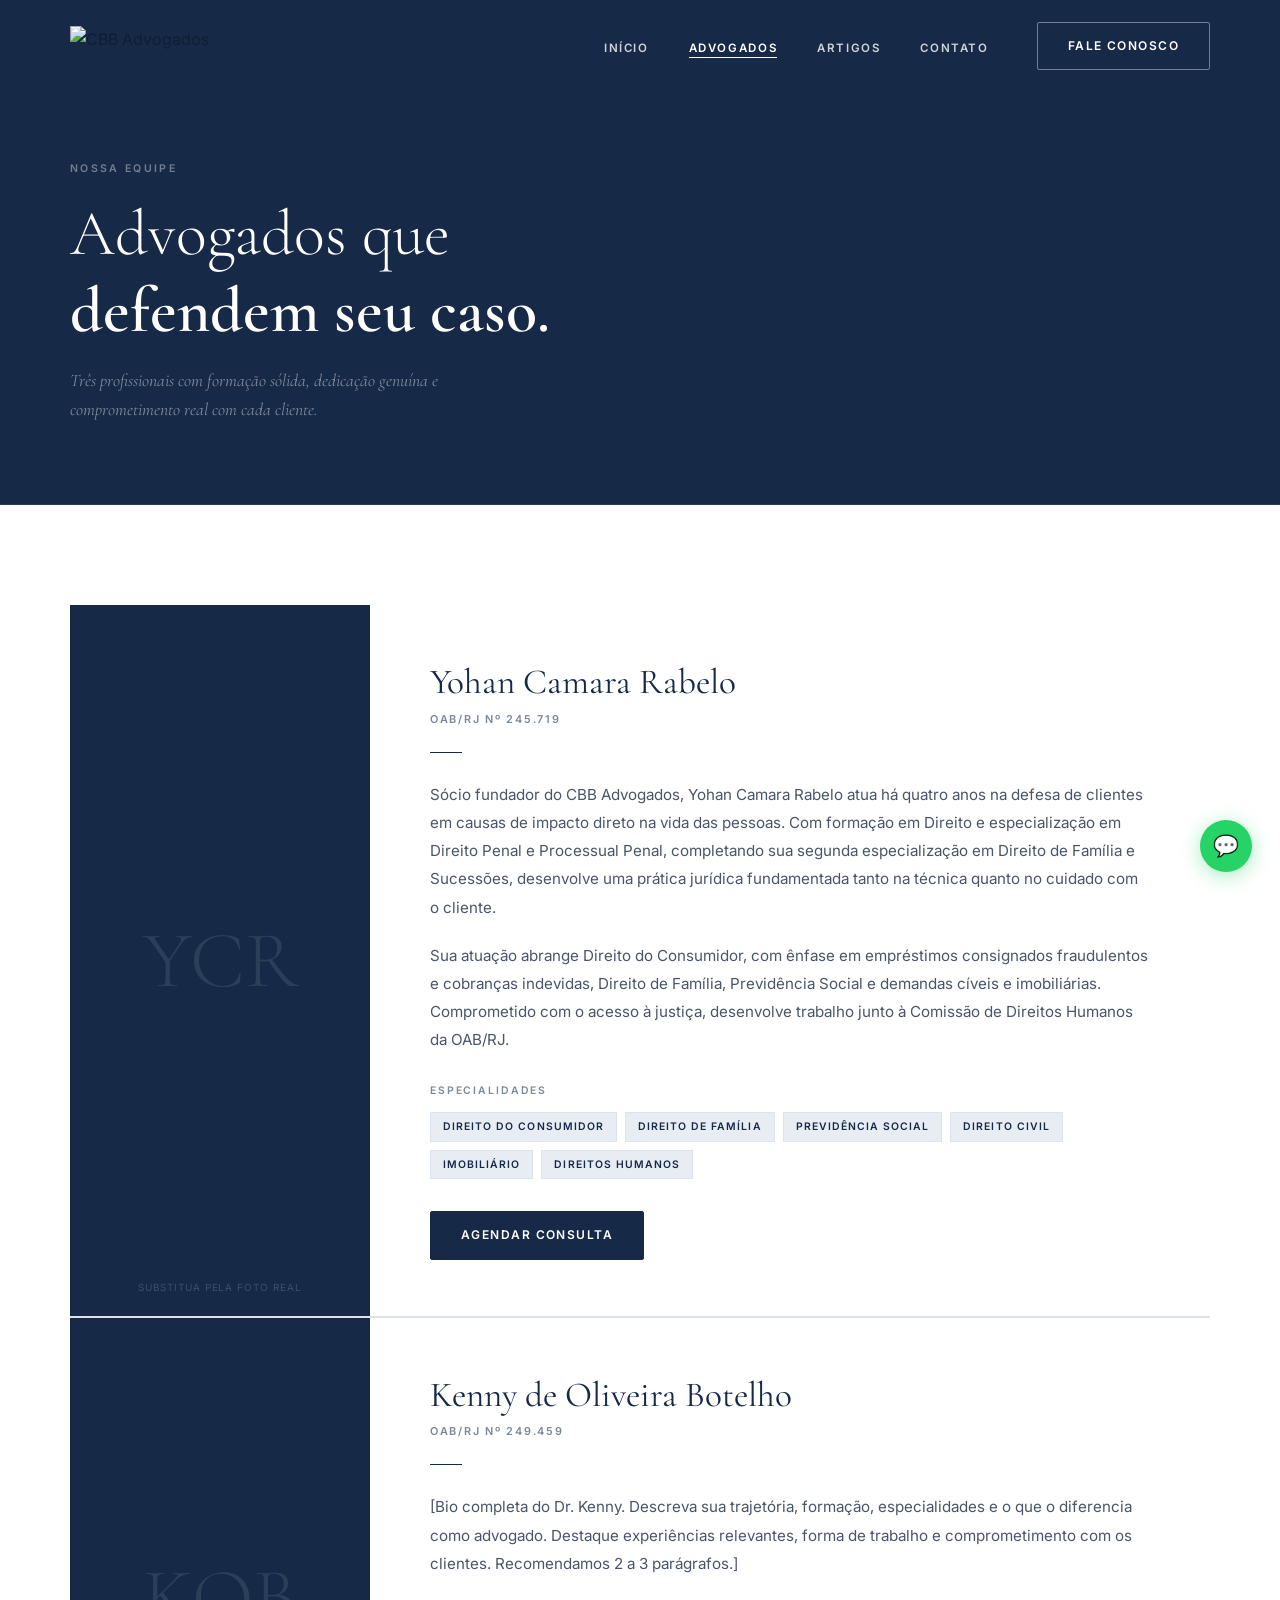
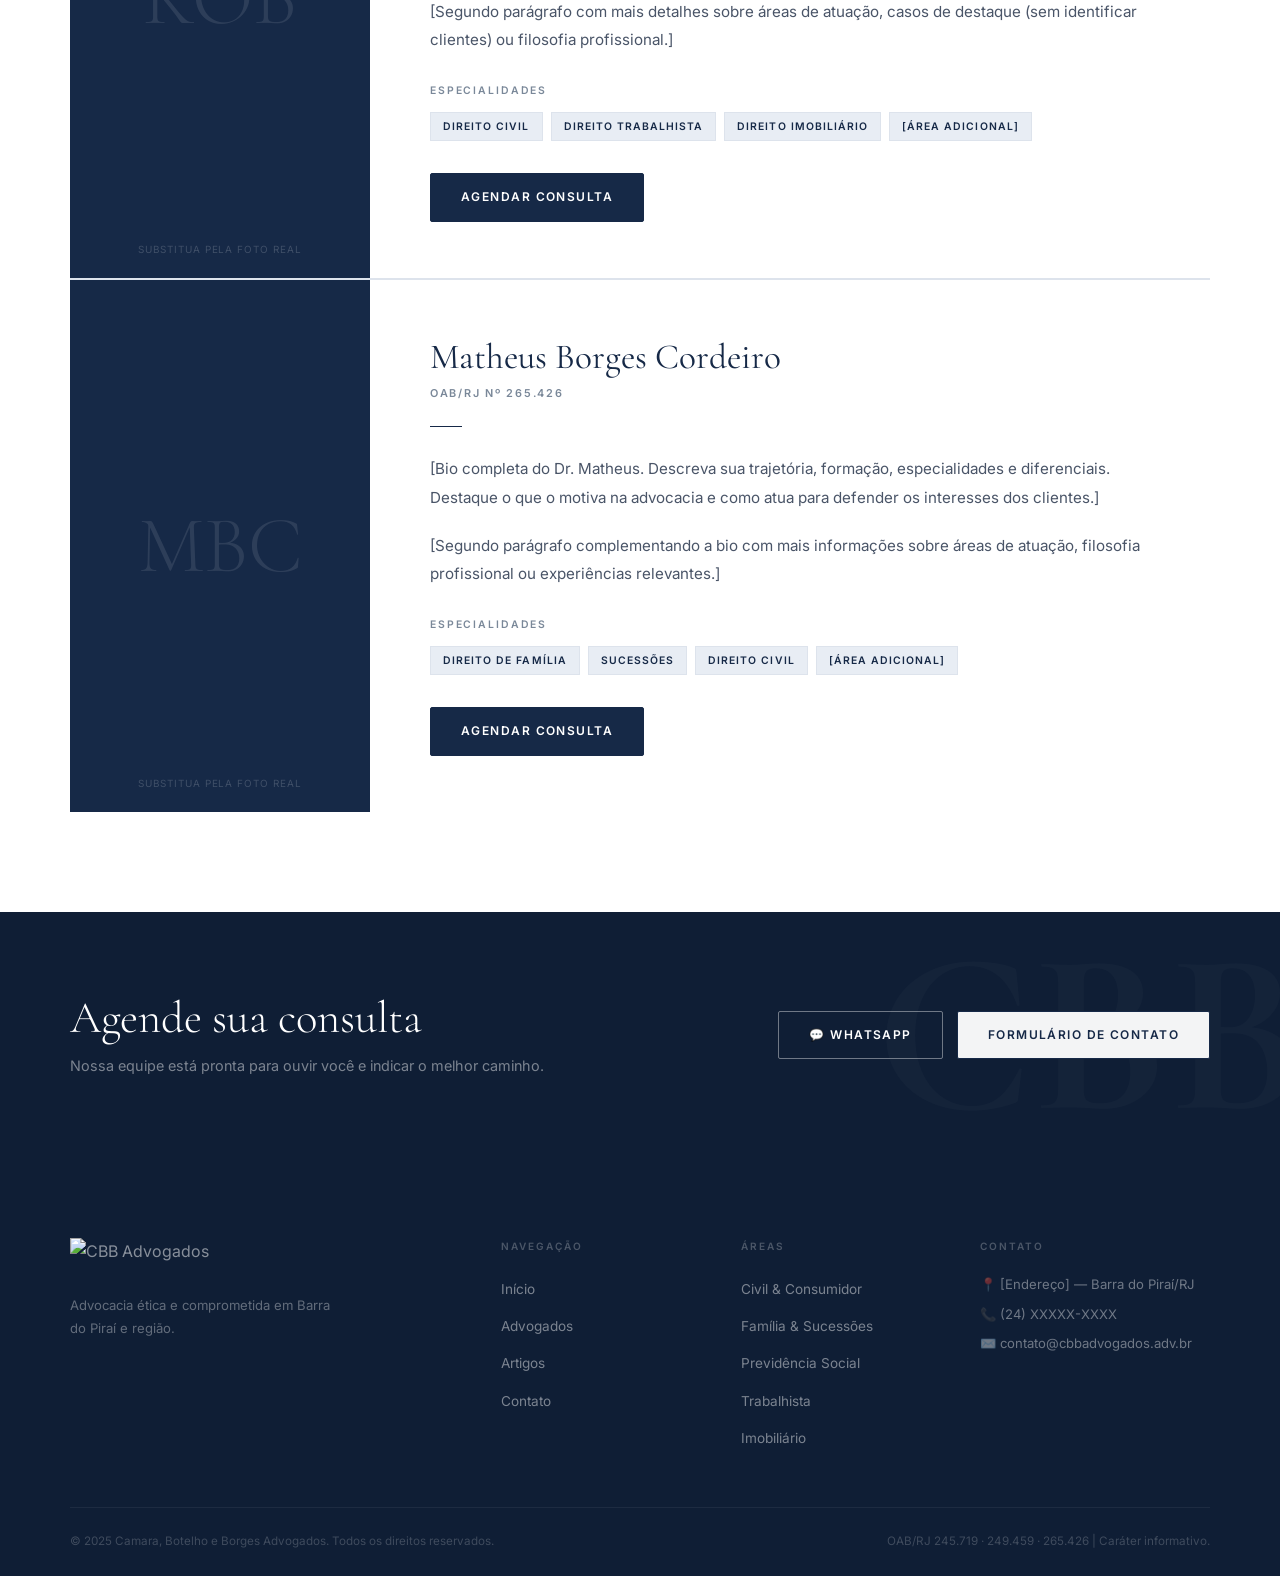
==== advogados.html @ 919f4afb "Add files via upload" ====
<!DOCTYPE html>
<html lang="pt-BR">
<head>
  <meta charset="UTF-8" />
  <meta name="viewport" content="width=device-width, initial-scale=1.0" />
  <title>Advogados | CBB — Camara, Botelho e Borges</title>
  <meta name="description" content="Conheça os advogados do CBB: Yohan Camara Rabelo, Kenny de Oliveira Botelho e Matheus Borges Cordeiro. Especialistas em Direito Civil, Família, Previdência e mais." />
  <link rel="stylesheet" href="style.css" />
  <link rel="preconnect" href="https://fonts.googleapis.com" />
  <link rel="preconnect" href="https://fonts.gstatic.com" crossorigin />
</head>
<body>

  <nav class="navbar">
    <div class="container navbar__inner">
      <a href="index.html" class="navbar__logo">
        <img src="img/logo-horizontal-branco.png" alt="CBB Advogados" />
      </a>
      <ul class="navbar__menu">
        <li><a href="index.html"     class="navbar__link">Início</a></li>
        <li><a href="advogados.html" class="navbar__link active">Advogados</a></li>
        <li><a href="artigos.html"   class="navbar__link">Artigos</a></li>
        <li><a href="contato.html"   class="navbar__link">Contato</a></li>
        <li class="navbar__cta"><a href="contato.html" class="btn btn--outline-white">Fale Conosco</a></li>
      </ul>
      <button class="navbar__hamburger" aria-label="Menu"><span></span><span></span><span></span></button>
    </div>
  </nav>

  <header class="page-header">
    <div class="container">
      <span class="page-header__label">Nossa equipe</span>
      <h1 class="page-header__title">Advogados que<br><strong>defendem seu caso.</strong></h1>
      <p class="page-header__subtitle">
        Três profissionais com formação sólida, dedicação genuína
        e comprometimento real com cada cliente.
      </p>
    </div>
  </header>

  <section class="section">
    <div class="container">
      <div class="lawyers-full__grid">

        <!-- YOHAN CAMARA RABELO -->
        <div class="lawyer-full" id="yohan">
          <div class="lawyer-full__photo">
            <!--
              Substitua por:
              <img src="img/yohan.jpg" alt="Yohan Camara Rabelo">
            -->
            <div class="lawyer-full__photo-mono">YCR</div>
            <div class="lawyer-full__photo-hint">Substitua pela foto real</div>
          </div>
          <div class="lawyer-full__body">
            <h2 class="lawyer-full__name">Yohan Camara Rabelo</h2>
            <span class="lawyer-full__oab">OAB/RJ nº 245.719</span>
            <div class="lawyer-full__rule"></div>

            <p class="lawyer-full__bio">
              Sócio fundador do CBB Advogados, Yohan Camara Rabelo atua há quatro anos na defesa
              de clientes em causas de impacto direto na vida das pessoas. Com formação em Direito
              e especialização em Direito Penal e Processual Penal, completando sua segunda
              especialização em Direito de Família e Sucessões, desenvolve uma prática jurídica
              fundamentada tanto na técnica quanto no cuidado com o cliente.
            </p>
            <p class="lawyer-full__bio">
              Sua atuação abrange Direito do Consumidor, com ênfase em empréstimos consignados
              fraudulentos e cobranças indevidas, Direito de Família, Previdência Social e demandas
              cíveis e imobiliárias. Comprometido com o acesso à justiça, desenvolve trabalho
              junto à Comissão de Direitos Humanos da OAB/RJ.
            </p>

            <div class="lawyer-full__spec-label">Especialidades</div>
            <div class="lawyer-full__tags">
              <span class="lawyer-full__tag">Direito do Consumidor</span>
              <span class="lawyer-full__tag">Direito de Família</span>
              <span class="lawyer-full__tag">Previdência Social</span>
              <span class="lawyer-full__tag">Direito Civil</span>
              <span class="lawyer-full__tag">Imobiliário</span>
              <span class="lawyer-full__tag">Direitos Humanos</span>
            </div>

            <a href="contato.html" class="btn btn--navy">Agendar Consulta</a>
          </div>
        </div>

        <!-- KENNY DE OLIVEIRA BOTELHO -->
        <div class="lawyer-full" id="kenny">
          <div class="lawyer-full__photo">
            <!--
              Substitua por:
              <img src="img/kenny.jpg" alt="Kenny de Oliveira Botelho">
            -->
            <div class="lawyer-full__photo-mono">KOB</div>
            <div class="lawyer-full__photo-hint">Substitua pela foto real</div>
          </div>
          <div class="lawyer-full__body">
            <h2 class="lawyer-full__name">Kenny de Oliveira Botelho</h2>
            <span class="lawyer-full__oab">OAB/RJ nº 249.459</span>
            <div class="lawyer-full__rule"></div>

            <p class="lawyer-full__bio">
              [Bio completa do Dr. Kenny. Descreva sua trajetória, formação, especialidades e
              o que o diferencia como advogado. Destaque experiências relevantes, forma de
              trabalho e comprometimento com os clientes. Recomendamos 2 a 3 parágrafos.]
            </p>
            <p class="lawyer-full__bio">
              [Segundo parágrafo com mais detalhes sobre áreas de atuação, casos de destaque
              (sem identificar clientes) ou filosofia profissional.]
            </p>

            <div class="lawyer-full__spec-label">Especialidades</div>
            <div class="lawyer-full__tags">
              <span class="lawyer-full__tag">Direito Civil</span>
              <span class="lawyer-full__tag">Direito Trabalhista</span>
              <span class="lawyer-full__tag">Direito Imobiliário</span>
              <span class="lawyer-full__tag">[Área adicional]</span>
            </div>

            <a href="contato.html" class="btn btn--navy">Agendar Consulta</a>
          </div>
        </div>

        <!-- MATHEUS BORGES CORDEIRO -->
        <div class="lawyer-full" id="matheus">
          <div class="lawyer-full__photo">
            <!--
              Substitua por:
              <img src="img/matheus.jpg" alt="Matheus Borges Cordeiro">
            -->
            <div class="lawyer-full__photo-mono">MBC</div>
            <div class="lawyer-full__photo-hint">Substitua pela foto real</div>
          </div>
          <div class="lawyer-full__body">
            <h2 class="lawyer-full__name">Matheus Borges Cordeiro</h2>
            <span class="lawyer-full__oab">OAB/RJ nº 265.426</span>
            <div class="lawyer-full__rule"></div>

            <p class="lawyer-full__bio">
              [Bio completa do Dr. Matheus. Descreva sua trajetória, formação, especialidades e
              diferenciais. Destaque o que o motiva na advocacia e como atua para defender
              os interesses dos clientes.]
            </p>
            <p class="lawyer-full__bio">
              [Segundo parágrafo complementando a bio com mais informações sobre áreas de
              atuação, filosofia profissional ou experiências relevantes.]
            </p>

            <div class="lawyer-full__spec-label">Especialidades</div>
            <div class="lawyer-full__tags">
              <span class="lawyer-full__tag">Direito de Família</span>
              <span class="lawyer-full__tag">Sucessões</span>
              <span class="lawyer-full__tag">Direito Civil</span>
              <span class="lawyer-full__tag">[Área adicional]</span>
            </div>

            <a href="contato.html" class="btn btn--navy">Agendar Consulta</a>
          </div>
        </div>

      </div>
    </div>
  </section>

  <!-- CTA -->
  <div class="cta-strip">
    <div class="container">
      <div class="cta-strip__inner">
        <div class="cta-strip__text">
          <h2>Agende sua consulta</h2>
          <p>Nossa equipe está pronta para ouvir você e indicar o melhor caminho.</p>
        </div>
        <div class="cta-strip__actions">
          <a href="https://wa.me/5524XXXXXXXX" class="btn btn--outline-white">💬 WhatsApp</a>
          <a href="contato.html" class="btn btn--navy" style="background:rgba(255,255,255,0.95); color:var(--navy);">Formulário de contato</a>
        </div>
      </div>
    </div>
  </div>

  <footer class="footer">
    <div class="container">
      <div class="footer__top">
        <div>
          <img src="img/logo-horizontal-branco.png" alt="CBB Advogados" class="footer__logo" />
          <p class="footer__tagline">Advocacia ética e comprometida em Barra do Piraí e região.</p>
        </div>
        <div>
          <div class="footer__col-title">Navegação</div>
          <ul class="footer__links">
            <li><a href="index.html"     class="footer__link">Início</a></li>
            <li><a href="advogados.html" class="footer__link">Advogados</a></li>
            <li><a href="artigos.html"   class="footer__link">Artigos</a></li>
            <li><a href="contato.html"   class="footer__link">Contato</a></li>
          </ul>
        </div>
        <div>
          <div class="footer__col-title">Áreas</div>
          <ul class="footer__links">
            <li><a href="contato.html" class="footer__link">Civil &amp; Consumidor</a></li>
            <li><a href="contato.html" class="footer__link">Família &amp; Sucessões</a></li>
            <li><a href="contato.html" class="footer__link">Previdência Social</a></li>
            <li><a href="contato.html" class="footer__link">Trabalhista</a></li>
            <li><a href="contato.html" class="footer__link">Imobiliário</a></li>
          </ul>
        </div>
        <div>
          <div class="footer__col-title">Contato</div>
          <div class="footer__contact-item">📍 [Endereço] — Barra do Piraí/RJ</div>
          <div class="footer__contact-item">📞 (24) XXXXX-XXXX</div>
          <div class="footer__contact-item">✉️ contato@cbbadvogados.adv.br</div>
        </div>
      </div>
      <div class="footer__bottom">
        <span>© 2025 Camara, Botelho e Borges Advogados. Todos os direitos reservados.</span>
        <span>OAB/RJ 245.719 · 249.459 · 265.426 | Caráter informativo.</span>
      </div>
    </div>
  </footer>

  <a href="https://wa.me/5524XXXXXXXX" class="whatsapp-float">💬</a>
  <script src="script.js"></script>
</body>
</html>
---- style.css ----
/* =====================================================
   CAMARA, BOTELHO E BORGES ADVOGADOS — style.css
   Paleta: Navy #162947 | Branco #FFFFFF | Off-white #F7F6F2
   Tipografia: Cormorant Garamond (títulos) + Inter (corpo)
   ===================================================== */

@import url('https://fonts.googleapis.com/css2?family=Cormorant+Garamond:ital,wght@0,300;0,400;0,500;0,600;0,700;1,300;1,400;1,600&family=Inter:wght@300;400;500;600;700&display=swap');

/* --- Variáveis --- */
:root {
  --navy:        #162947;
  --navy-deep:   #0f1e35;
  --navy-mid:    #1d3558;
  --navy-light:  #243f66;
  --white:       #ffffff;
  --off-white:   #f7f6f2;
  --cream:       #f0ede6;
  --blue-mist:   #e8edf4;
  --gray-line:   #dde3ec;
  --gray-text:   #7a8899;
  --gray-dark:   #4a5568;

  --font-serif: 'Cormorant Garamond', 'Georgia', serif;
  --font-sans:  'Inter', 'Helvetica Neue', sans-serif;

  --radius: 2px;
  --transition: all 0.3s cubic-bezier(0.4, 0, 0.2, 1);
  --shadow-soft: 0 4px 32px rgba(22, 41, 71, 0.08);
  --shadow-card: 0 2px 16px rgba(22, 41, 71, 0.1);
}

/* --- Reset --- */
*, *::before, *::after { box-sizing: border-box; margin: 0; padding: 0; }
html { scroll-behavior: smooth; font-size: 16px; }
body {
  font-family: var(--font-sans);
  color: var(--navy-deep);
  background: var(--white);
  line-height: 1.7;
  -webkit-font-smoothing: antialiased;
}
img { max-width: 100%; display: block; }
a { text-decoration: none; color: inherit; transition: var(--transition); }
ul { list-style: none; }

/* --- Tipografia --- */
h1, h2, h3 { font-family: var(--font-serif); line-height: 1.2; }
h1 { font-size: clamp(2.4rem, 5.5vw, 4rem); font-weight: 500; }
h2 { font-size: clamp(1.8rem, 3.5vw, 2.8rem); font-weight: 500; }
h3 { font-size: clamp(1.2rem, 2vw, 1.6rem); font-weight: 500; }
h4 { font-family: var(--font-sans); font-size: 0.8rem; font-weight: 600; letter-spacing: 0.18em; text-transform: uppercase; }
p { max-width: 66ch; }

/* --- Utilitários --- */
.container { width: 92%; max-width: 1140px; margin: 0 auto; }
.section { padding: 100px 0; }
.section--cream { background: var(--off-white); }
.section--navy { background: var(--navy); color: var(--white); }
.section--deep { background: var(--navy-deep); color: var(--white); }

.label {
  font-family: var(--font-sans);
  font-size: 0.68rem;
  font-weight: 600;
  letter-spacing: 0.22em;
  text-transform: uppercase;
  color: var(--gray-text);
  display: block;
  margin-bottom: 14px;
}
.label--light { color: rgba(255,255,255,0.45); }

.rule {
  width: 36px; height: 1px;
  background: var(--navy);
  margin: 18px 0 32px;
}
.rule--light { background: rgba(255,255,255,0.3); }
.rule--center { margin: 18px auto 32px; }

.text-center { text-align: center; }
.text-center p { margin: 0 auto; }

/* --- Botões --- */
.btn {
  display: inline-flex;
  align-items: center;
  gap: 8px;
  padding: 13px 30px;
  font-family: var(--font-sans);
  font-size: 0.75rem;
  font-weight: 600;
  letter-spacing: 0.12em;
  text-transform: uppercase;
  border: 1.5px solid transparent;
  cursor: pointer;
  transition: var(--transition);
  border-radius: var(--radius);
}

.btn--navy {
  background: var(--navy);
  color: var(--white);
  border-color: var(--navy);
}
.btn--navy:hover {
  background: var(--navy-mid);
  border-color: var(--navy-mid);
  transform: translateY(-1px);
  box-shadow: 0 6px 20px rgba(22,41,71,0.25);
}

.btn--outline-white {
  background: transparent;
  color: var(--white);
  border-color: rgba(255,255,255,0.4);
}
.btn--outline-white:hover {
  border-color: var(--white);
  background: rgba(255,255,255,0.06);
}

.btn--outline-navy {
  background: transparent;
  color: var(--navy);
  border-color: var(--navy);
}
.btn--outline-navy:hover {
  background: var(--navy);
  color: var(--white);
}

/* =====================================================
   NAVBAR
   ===================================================== */
.navbar {
  position: fixed;
  top: 0; left: 0; right: 0;
  z-index: 1000;
  padding: 22px 0;
  background: transparent;
  transition: var(--transition);
}
.navbar.scrolled {
  background: var(--navy);
  padding: 14px 0;
  box-shadow: 0 2px 24px rgba(0,0,0,0.2);
}

.navbar__inner {
  display: flex;
  align-items: center;
  justify-content: space-between;
}

.navbar__logo img {
  height: 40px;
  width: auto;
}

.navbar__menu {
  display: flex;
  align-items: center;
  gap: 40px;
}
.navbar__link {
  font-size: 0.72rem;
  font-weight: 600;
  letter-spacing: 0.14em;
  text-transform: uppercase;
  color: rgba(255,255,255,0.8);
  position: relative;
  padding-bottom: 3px;
}
.navbar__link::after {
  content: '';
  position: absolute;
  bottom: 0; left: 0;
  width: 0; height: 1px;
  background: var(--white);
  transition: width 0.3s ease;
}
.navbar__link:hover, .navbar__link.active { color: var(--white); }
.navbar__link:hover::after, .navbar__link.active::after { width: 100%; }
.navbar__cta { margin-left: 8px; }

.navbar__hamburger {
  display: none;
  flex-direction: column;
  gap: 5px;
  background: none;
  border: none;
  cursor: pointer;
  padding: 4px;
  z-index: 999;
}
.navbar__hamburger span {
  display: block; width: 24px; height: 1.5px;
  background: var(--white);
  transition: var(--transition);
}
.navbar__hamburger.active span:nth-child(1) { transform: translateY(6.5px) rotate(45deg); }
.navbar__hamburger.active span:nth-child(2) { opacity: 0; }
.navbar__hamburger.active span:nth-child(3) { transform: translateY(-6.5px) rotate(-45deg); }

/* =====================================================
   HERO
   ===================================================== */
.hero {
  min-height: 100vh;
  background: var(--navy);
  display: flex;
  align-items: center;
  position: relative;
  overflow: hidden;
}

/* Textura sutil */
.hero::before {
  content: '';
  position: absolute;
  inset: 0;
  background-image:
    linear-gradient(to bottom right, rgba(255,255,255,0.02) 0%, transparent 60%);
  pointer-events: none;
}

/* Linha vertical decorativa */
.hero__deco-line {
  position: absolute;
  top: 0; right: 22%;
  width: 1px; height: 100%;
  background: linear-gradient(to bottom, transparent 0%, rgba(255,255,255,0.07) 30%, rgba(255,255,255,0.07) 70%, transparent 100%);
}

.hero__inner {
  position: relative;
  z-index: 2;
  display: grid;
  grid-template-columns: 1fr 1fr;
  gap: 80px;
  align-items: center;
  padding: 130px 0 90px;
  width: 100%;
}

.hero__content {}

.hero__eyebrow {
  display: flex;
  align-items: center;
  gap: 14px;
  margin-bottom: 28px;
}
.hero__eyebrow-line {
  width: 32px; height: 1px;
  background: rgba(255,255,255,0.35);
}
.hero__eyebrow-text {
  font-size: 0.68rem;
  font-weight: 600;
  letter-spacing: 0.22em;
  text-transform: uppercase;
  color: rgba(255,255,255,0.5);
}

.hero__title {
  color: var(--white);
  font-weight: 300;
  margin-bottom: 10px;
  line-height: 1.1;
}
.hero__title strong {
  font-weight: 600;
  display: block;
}

.hero__subtitle {
  font-family: var(--font-serif);
  font-size: 1.15rem;
  font-style: italic;
  color: rgba(255,255,255,0.55);
  margin: 24px 0 44px;
  max-width: 48ch;
  line-height: 1.6;
}

.hero__actions {
  display: flex;
  flex-wrap: wrap;
  gap: 14px;
}

/* Lado direito do hero: estatísticas */
.hero__right {
  display: flex;
  flex-direction: column;
  gap: 1px;
  border-left: 1px solid rgba(255,255,255,0.1);
  padding-left: 60px;
}

.hero__stat {
  padding: 28px 0;
  border-bottom: 1px solid rgba(255,255,255,0.07);
}
.hero__stat:last-child { border-bottom: none; }

.hero__stat-number {
  font-family: var(--font-serif);
  font-size: 3rem;
  font-weight: 300;
  color: var(--white);
  line-height: 1;
  margin-bottom: 6px;
}
.hero__stat-label {
  font-size: 0.72rem;
  font-weight: 500;
  letter-spacing: 0.14em;
  text-transform: uppercase;
  color: rgba(255,255,255,0.4);
}

/* =====================================================
   ÁREAS
   ===================================================== */
.areas__grid {
  display: grid;
  grid-template-columns: repeat(4, 1fr);
  gap: 1px;
  background: var(--gray-line);
  border: 1px solid var(--gray-line);
}

.area-card {
  background: var(--white);
  padding: 36px 28px;
  position: relative;
  transition: var(--transition);
  cursor: default;
}
.area-card::after {
  content: '';
  position: absolute;
  bottom: 0; left: 0;
  width: 0; height: 2px;
  background: var(--navy);
  transition: width 0.4s ease;
}
.area-card:hover::after { width: 100%; }
.area-card:hover { background: var(--off-white); }

.area-card__number {
  font-family: var(--font-serif);
  font-size: 1.8rem;
  font-weight: 300;
  color: var(--gray-line);
  margin-bottom: 20px;
  line-height: 1;
}
.area-card__title {
  font-family: var(--font-sans);
  font-size: 0.8rem;
  font-weight: 600;
  letter-spacing: 0.1em;
  text-transform: uppercase;
  color: var(--navy);
  margin-bottom: 10px;
}
.area-card__text {
  font-size: 0.85rem;
  color: var(--gray-text);
  line-height: 1.7;
}

/* =====================================================
   POR QUE NÓS
   ===================================================== */
.why__layout {
  display: grid;
  grid-template-columns: 1fr 1fr;
  gap: 100px;
  align-items: center;
}

.why__items { display: flex; flex-direction: column; gap: 0; }

.why__item {
  display: flex;
  gap: 24px;
  padding: 28px 0;
  border-bottom: 1px solid var(--gray-line);
}
.why__item:first-child { border-top: 1px solid var(--gray-line); }

.why__item-num {
  font-family: var(--font-serif);
  font-size: 1.1rem;
  font-weight: 300;
  color: var(--gray-line);
  flex-shrink: 0;
  width: 28px;
  line-height: 1.6;
}
.why__item-title {
  font-family: var(--font-sans);
  font-size: 0.78rem;
  font-weight: 600;
  letter-spacing: 0.1em;
  text-transform: uppercase;
  color: var(--navy);
  margin-bottom: 6px;
}
.why__item-text {
  font-size: 0.88rem;
  color: var(--gray-dark);
  line-height: 1.7;
}

.why__visual {
  position: relative;
}
.why__visual-main {
  background: var(--navy);
  aspect-ratio: 4/5;
  display: flex;
  align-items: center;
  justify-content: center;
  position: relative;
  overflow: hidden;
}
.why__visual-logo {
  width: 60%;
  opacity: 0.12;
}
.why__visual-text {
  position: absolute;
  bottom: 32px; left: 32px; right: 32px;
  color: rgba(255,255,255,0.5);
  font-size: 0.7rem;
  letter-spacing: 0.1em;
  text-transform: uppercase;
  text-align: center;
}
.why__visual-accent {
  position: absolute;
  bottom: -16px; right: -16px;
  background: var(--off-white);
  border: 1px solid var(--gray-line);
  padding: 20px 24px;
  text-align: center;
}
.why__visual-accent strong {
  font-family: var(--font-serif);
  font-size: 1.8rem;
  font-weight: 400;
  color: var(--navy);
  display: block;
  line-height: 1;
}
.why__visual-accent span {
  font-size: 0.65rem;
  font-weight: 600;
  letter-spacing: 0.12em;
  text-transform: uppercase;
  color: var(--gray-text);
  margin-top: 4px;
  display: block;
}

/* =====================================================
   ADVOGADOS CARDS (Home)
   ===================================================== */
.lawyers__grid {
  display: grid;
  grid-template-columns: repeat(3, 1fr);
  gap: 24px;
}

.lawyer-card {
  border: 1px solid var(--gray-line);
  background: var(--white);
  transition: var(--transition);
}
.lawyer-card:hover {
  box-shadow: var(--shadow-card);
  transform: translateY(-3px);
}

.lawyer-card__photo {
  aspect-ratio: 3/4;
  background: var(--navy);
  display: flex;
  align-items: center;
  justify-content: center;
  overflow: hidden;
  position: relative;
}
.lawyer-card__photo img {
  width: 100%; height: 100%; object-fit: cover;
}
.lawyer-card__photo-mono {
  font-family: var(--font-serif);
  font-size: 3.5rem;
  font-weight: 300;
  color: rgba(255,255,255,0.12);
}

.lawyer-card__body { padding: 28px 24px; }
.lawyer-card__name {
  font-family: var(--font-serif);
  font-size: 1.3rem;
  font-weight: 500;
  color: var(--navy);
  margin-bottom: 4px;
}
.lawyer-card__oab {
  font-size: 0.68rem;
  font-weight: 600;
  letter-spacing: 0.14em;
  text-transform: uppercase;
  color: var(--gray-text);
  margin-bottom: 16px;
}
.lawyer-card__tags {
  display: flex;
  flex-wrap: wrap;
  gap: 6px;
  margin-bottom: 16px;
}
.lawyer-card__tag {
  font-size: 0.63rem;
  font-weight: 600;
  letter-spacing: 0.08em;
  text-transform: uppercase;
  background: var(--blue-mist);
  color: var(--navy);
  padding: 4px 10px;
}
.lawyer-card__link {
  font-size: 0.7rem;
  font-weight: 600;
  letter-spacing: 0.1em;
  text-transform: uppercase;
  color: var(--navy);
  display: inline-flex;
  align-items: center;
  gap: 6px;
  border-bottom: 1px solid var(--navy);
  padding-bottom: 1px;
}
.lawyer-card__link:hover { opacity: 0.6; }

/* =====================================================
   DEPOIMENTOS
   ===================================================== */
.testimonials__grid {
  display: grid;
  grid-template-columns: repeat(3, 1fr);
  gap: 1px;
  background: rgba(255,255,255,0.08);
}

.testimonial-card {
  background: var(--navy-mid);
  padding: 40px;
}

.testimonial-card__quote {
  font-family: var(--font-serif);
  font-size: 3rem;
  font-weight: 300;
  color: rgba(255,255,255,0.1);
  line-height: 1;
  margin-bottom: 20px;
}
.testimonial-card__text {
  font-family: var(--font-serif);
  font-size: 1.05rem;
  font-style: italic;
  font-weight: 300;
  color: rgba(255,255,255,0.75);
  line-height: 1.8;
  margin-bottom: 28px;
}
.testimonial-card__rule {
  width: 24px; height: 1px;
  background: rgba(255,255,255,0.2);
  margin-bottom: 16px;
}
.testimonial-card__name {
  font-size: 0.75rem;
  font-weight: 600;
  letter-spacing: 0.12em;
  text-transform: uppercase;
  color: rgba(255,255,255,0.9);
  margin-bottom: 3px;
}
.testimonial-card__case {
  font-size: 0.7rem;
  color: rgba(255,255,255,0.35);
  letter-spacing: 0.06em;
}

/* =====================================================
   CTA BANNER
   ===================================================== */
.cta-strip {
  background: var(--navy-deep);
  padding: 80px 0;
  position: relative;
  overflow: hidden;
}
.cta-strip::before {
  content: 'CBB';
  font-family: var(--font-serif);
  font-size: 18vw;
  font-weight: 700;
  color: rgba(255,255,255,0.025);
  position: absolute;
  right: -2%;
  top: 50%; transform: translateY(-50%);
  line-height: 1;
  pointer-events: none;
  user-select: none;
}

.cta-strip__inner {
  display: flex;
  align-items: center;
  justify-content: space-between;
  gap: 40px;
  position: relative;
  z-index: 2;
}
.cta-strip__text h2 {
  color: var(--white);
  font-weight: 300;
  margin-bottom: 8px;
}
.cta-strip__text p {
  color: rgba(255,255,255,0.45);
  font-size: 0.9rem;
}
.cta-strip__actions {
  display: flex;
  gap: 14px;
  flex-shrink: 0;
}

/* =====================================================
   PAGE HEADER
   ===================================================== */
.page-header {
  background: var(--navy);
  padding: 160px 0 80px;
  position: relative;
}
.page-header::after {
  content: '';
  position: absolute;
  bottom: 0; left: 0; right: 0;
  height: 1px;
  background: rgba(255,255,255,0.08);
}
.page-header__label {
  font-size: 0.66rem;
  font-weight: 600;
  letter-spacing: 0.22em;
  text-transform: uppercase;
  color: rgba(255,255,255,0.4);
  display: block;
  margin-bottom: 18px;
}
.page-header__title {
  color: var(--white);
  font-weight: 300;
  margin-bottom: 16px;
}
.page-header__title strong { font-weight: 600; }
.page-header__subtitle {
  font-family: var(--font-serif);
  font-size: 1.1rem;
  font-style: italic;
  color: rgba(255,255,255,0.45);
  max-width: 50ch;
}

/* =====================================================
   LAWYERS FULL PAGE
   ===================================================== */
.lawyers-full__grid { display: flex; flex-direction: column; gap: 2px; background: var(--gray-line); }

.lawyer-full {
  background: var(--white);
  display: grid;
  grid-template-columns: 300px 1fr;
  gap: 0;
}

.lawyer-full__photo {
  background: var(--navy);
  display: flex;
  align-items: center;
  justify-content: center;
  min-height: 440px;
  position: relative;
  overflow: hidden;
}
.lawyer-full__photo img { width: 100%; height: 100%; object-fit: cover; }
.lawyer-full__photo-mono {
  font-family: var(--font-serif);
  font-size: 5rem;
  font-weight: 300;
  color: rgba(255,255,255,0.1);
}
.lawyer-full__photo-hint {
  position: absolute;
  bottom: 20px;
  font-size: 0.62rem;
  color: rgba(255,255,255,0.18);
  letter-spacing: 0.1em;
  text-transform: uppercase;
  text-align: center;
  padding: 0 16px;
}

.lawyer-full__body { padding: 56px 60px; }
.lawyer-full__name {
  font-family: var(--font-serif);
  font-size: 2.2rem;
  font-weight: 400;
  color: var(--navy);
  margin-bottom: 6px;
}
.lawyer-full__oab {
  font-size: 0.68rem;
  font-weight: 600;
  letter-spacing: 0.16em;
  text-transform: uppercase;
  color: var(--gray-text);
  display: block;
  margin-bottom: 24px;
}
.lawyer-full__rule { width: 32px; height: 1px; background: var(--navy); margin-bottom: 28px; }
.lawyer-full__bio {
  font-size: 0.95rem;
  color: var(--gray-dark);
  line-height: 1.85;
  margin-bottom: 20px;
  max-width: 100%;
}
.lawyer-full__spec-label {
  font-size: 0.65rem;
  font-weight: 600;
  letter-spacing: 0.18em;
  text-transform: uppercase;
  color: var(--gray-text);
  margin-bottom: 12px;
  margin-top: 28px;
}
.lawyer-full__tags { display: flex; flex-wrap: wrap; gap: 8px; margin-bottom: 32px; }
.lawyer-full__tag {
  font-size: 0.65rem;
  font-weight: 600;
  letter-spacing: 0.1em;
  text-transform: uppercase;
  background: var(--blue-mist);
  color: var(--navy);
  padding: 5px 12px;
  border: 1px solid var(--gray-line);
}

/* =====================================================
   ARTIGOS
   ===================================================== */
.articles__grid {
  display: grid;
  grid-template-columns: repeat(3, 1fr);
  gap: 1px;
  background: var(--gray-line);
  border: 1px solid var(--gray-line);
}

.article-card {
  background: var(--white);
  transition: var(--transition);
  display: flex;
  flex-direction: column;
}
.article-card:hover { background: var(--off-white); }

.article-card__top {
  padding: 32px 32px 0;
}
.article-card__category {
  font-size: 0.63rem;
  font-weight: 600;
  letter-spacing: 0.18em;
  text-transform: uppercase;
  color: var(--gray-text);
  margin-bottom: 16px;
  display: block;
}
.article-card__title {
  font-family: var(--font-serif);
  font-size: 1.25rem;
  font-weight: 500;
  color: var(--navy);
  line-height: 1.35;
  margin-bottom: 16px;
}
.article-card__title a:hover { opacity: 0.7; }

.article-card__body { padding: 0 32px 32px; flex: 1; display: flex; flex-direction: column; }
.article-card__excerpt {
  font-size: 0.87rem;
  color: var(--gray-text);
  line-height: 1.7;
  flex: 1;
  margin-bottom: 24px;
}
.article-card__footer {
  display: flex;
  align-items: center;
  justify-content: space-between;
  padding-top: 20px;
  border-top: 1px solid var(--gray-line);
}
.article-card__date { font-size: 0.7rem; color: var(--gray-text); }
.article-card__link {
  font-size: 0.68rem;
  font-weight: 600;
  letter-spacing: 0.1em;
  text-transform: uppercase;
  color: var(--navy);
  border-bottom: 1px solid var(--navy);
  padding-bottom: 1px;
}
.article-card__link:hover { opacity: 0.6; }

/* Single article */
.article-hero {
  background: var(--navy);
  padding: 160px 0 80px;
}
.article-hero__cat { font-size: 0.66rem; font-weight: 600; letter-spacing: 0.2em; text-transform: uppercase; color: rgba(255,255,255,0.4); display: block; margin-bottom: 20px; }
.article-hero__title { color: var(--white); font-weight: 300; max-width: 800px; }
.article-hero__title strong { font-weight: 600; }
.article-hero__meta { display: flex; gap: 24px; font-size: 0.78rem; color: rgba(255,255,255,0.35); margin-top: 24px; }

.article-content { padding: 80px 0; }
.article-content__inner { max-width: 740px; margin: 0 auto; }
.article-content__inner h2 { font-family: var(--font-serif); font-size: 1.6rem; font-weight: 500; color: var(--navy); margin: 48px 0 18px; }
.article-content__inner p { font-size: 1rem; line-height: 1.85; color: var(--gray-dark); margin-bottom: 20px; max-width: 100%; }
.article-content__inner ul { margin-bottom: 20px; }
.article-content__inner ul li { font-size: 0.95rem; line-height: 1.75; color: var(--gray-dark); padding-left: 18px; position: relative; margin-bottom: 8px; }
.article-content__inner ul li::before { content: '—'; position: absolute; left: 0; color: var(--navy); font-size: 0.7rem; top: 4px; }
.article-content__inner strong { color: var(--navy); }

.article-cta {
  background: var(--off-white);
  border: 1px solid var(--gray-line);
  border-left: 3px solid var(--navy);
  padding: 40px;
  margin-top: 56px;
}
.article-cta h3 { font-family: var(--font-serif); font-size: 1.3rem; font-weight: 500; color: var(--navy); margin-bottom: 8px; }
.article-cta p { font-size: 0.88rem; color: var(--gray-text); margin-bottom: 20px; }

/* =====================================================
   CONTATO
   ===================================================== */
.contact-layout {
  display: grid;
  grid-template-columns: 1fr 1fr;
  gap: 80px;
  align-items: start;
}

.contact-info__item {
  display: flex;
  gap: 20px;
  padding: 20px 0;
  border-bottom: 1px solid var(--gray-line);
  align-items: flex-start;
}
.contact-info__label {
  font-size: 0.65rem;
  font-weight: 600;
  letter-spacing: 0.16em;
  text-transform: uppercase;
  color: var(--gray-text);
  margin-bottom: 5px;
}
.contact-info__value {
  font-size: 0.92rem;
  color: var(--navy);
  line-height: 1.6;
}
.contact-info__value a { color: var(--navy); }
.contact-info__value a:hover { opacity: 0.6; }

.form-group { display: flex; flex-direction: column; gap: 7px; margin-bottom: 18px; }
.form-group label {
  font-size: 0.68rem;
  font-weight: 600;
  letter-spacing: 0.12em;
  text-transform: uppercase;
  color: var(--navy);
}
.form-group input,
.form-group select,
.form-group textarea {
  border: 1px solid var(--gray-line);
  padding: 12px 16px;
  font-family: var(--font-sans);
  font-size: 0.9rem;
  color: var(--navy-deep);
  background: var(--white);
  transition: var(--transition);
  width: 100%;
  border-radius: var(--radius);
}
.form-group input:focus,
.form-group select:focus,
.form-group textarea:focus {
  outline: none;
  border-color: var(--navy);
  box-shadow: 0 0 0 3px rgba(22,41,71,0.06);
}
.form-group textarea { resize: vertical; min-height: 120px; }
.form-row { display: grid; grid-template-columns: 1fr 1fr; gap: 16px; }

.form-success {
  display: none;
  background: var(--blue-mist);
  border: 1px solid var(--gray-line);
  padding: 20px 24px;
  text-align: center;
  font-size: 0.9rem;
  color: var(--navy);
  font-weight: 500;
}

.map-wrapper { margin-top: 80px; }
.map-placeholder {
  height: 360px;
  background: var(--navy);
  display: flex;
  flex-direction: column;
  align-items: center;
  justify-content: center;
  color: rgba(255,255,255,0.2);
  font-size: 0.72rem;
  letter-spacing: 0.1em;
  text-transform: uppercase;
  gap: 10px;
}

/* =====================================================
   FOOTER
   ===================================================== */
.footer {
  background: var(--navy-deep);
  color: rgba(255,255,255,0.5);
  padding: 80px 0 0;
}

.footer__top {
  display: grid;
  grid-template-columns: 2fr 1fr 1fr 1.2fr;
  gap: 48px;
  padding-bottom: 56px;
  border-bottom: 1px solid rgba(255,255,255,0.06);
}

.footer__logo { height: 36px; width: auto; margin-bottom: 20px; }
.footer__tagline { font-size: 0.82rem; line-height: 1.75; color: rgba(255,255,255,0.35); max-width: 34ch; }

.footer__col-title {
  font-size: 0.63rem;
  font-weight: 600;
  letter-spacing: 0.2em;
  text-transform: uppercase;
  color: rgba(255,255,255,0.25);
  margin-bottom: 20px;
}
.footer__links { display: flex; flex-direction: column; gap: 10px; }
.footer__link { font-size: 0.85rem; color: rgba(255,255,255,0.45); }
.footer__link:hover { color: var(--white); }

.footer__contact-item { display: flex; gap: 10px; font-size: 0.82rem; color: rgba(255,255,255,0.4); margin-bottom: 10px; align-items: flex-start; line-height: 1.5; }

.footer__bottom {
  padding: 24px 0;
  display: flex;
  justify-content: space-between;
  align-items: center;
  font-size: 0.73rem;
  color: rgba(255,255,255,0.2);
}

/* =====================================================
   WHATSAPP FLOAT
   ===================================================== */
.whatsapp-float {
  position: fixed;
  bottom: 28px; right: 28px;
  z-index: 999;
  width: 52px; height: 52px;
  background: #25d366;
  border-radius: 50%;
  display: flex;
  align-items: center;
  justify-content: center;
  font-size: 1.3rem;
  box-shadow: 0 4px 20px rgba(37,211,102,0.4);
  transition: var(--transition);
}
.whatsapp-float:hover { transform: scale(1.1); }

/* =====================================================
   RESPONSIVE
   ===================================================== */
@media (max-width: 1024px) {
  .hero__inner { grid-template-columns: 1fr; gap: 60px; }
  .hero__right { border-left: none; padding-left: 0; border-top: 1px solid rgba(255,255,255,0.1); padding-top: 40px; flex-direction: row; gap: 0; }
  .hero__stat { flex: 1; border-bottom: none; border-right: 1px solid rgba(255,255,255,0.07); padding: 0 28px; }
  .hero__stat:last-child { border-right: none; }
  .areas__grid { grid-template-columns: repeat(2, 1fr); }
  .why__layout { grid-template-columns: 1fr; gap: 56px; }
  .why__visual { display: none; }
  .lawyers__grid { grid-template-columns: 1fr 1fr; }
  .testimonials__grid { grid-template-columns: 1fr; gap: 1px; }
  .footer__top { grid-template-columns: 1fr 1fr; }
  .lawyer-full { grid-template-columns: 1fr; }
  .lawyer-full__photo { min-height: 300px; }
  .cta-strip__inner { flex-direction: column; text-align: center; }
  .contact-layout { grid-template-columns: 1fr; gap: 56px; }
  .articles__grid { grid-template-columns: 1fr 1fr; }
}

@media (max-width: 768px) {
  .section { padding: 64px 0; }
  .navbar__menu { display: none; flex-direction: column; position: fixed; top: 0; left: 0; right: 0; bottom: 0; background: var(--navy); padding: 100px 32px 48px; gap: 28px; z-index: 998; }
  .navbar__menu.open { display: flex; }
  .navbar__link { font-size: 1rem; }
  .navbar__cta { margin-left: 0; }
  .navbar__hamburger { display: flex; }
  .areas__grid { grid-template-columns: 1fr; }
  .lawyers__grid { grid-template-columns: 1fr; }
  .articles__grid { grid-template-columns: 1fr; }
  .footer__top { grid-template-columns: 1fr; gap: 32px; }
  .footer__bottom { flex-direction: column; gap: 8px; text-align: center; }
  .lawyer-full__body { padding: 36px 28px; }
  .form-row { grid-template-columns: 1fr; }
  .hero__right { flex-direction: column; }
  .hero__stat { border-right: none; border-bottom: 1px solid rgba(255,255,255,0.07); padding: 20px 0; }
}
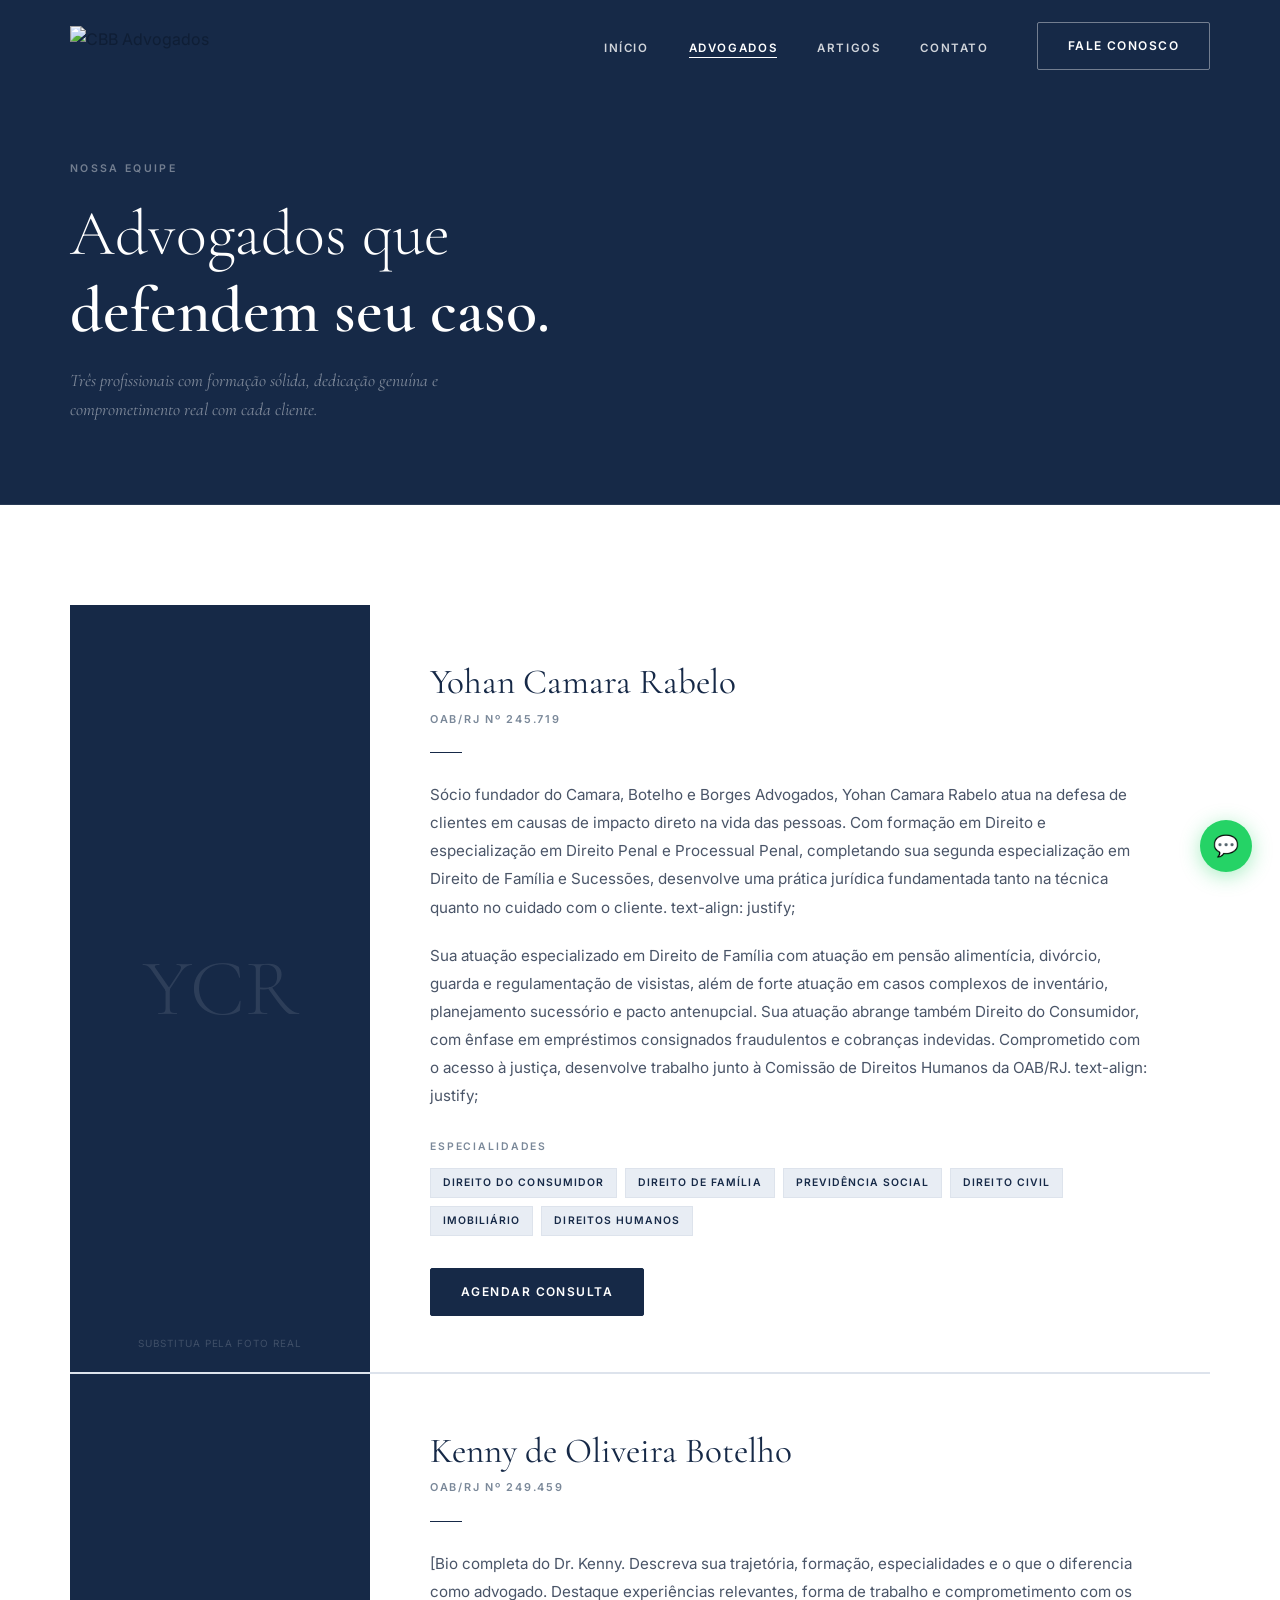
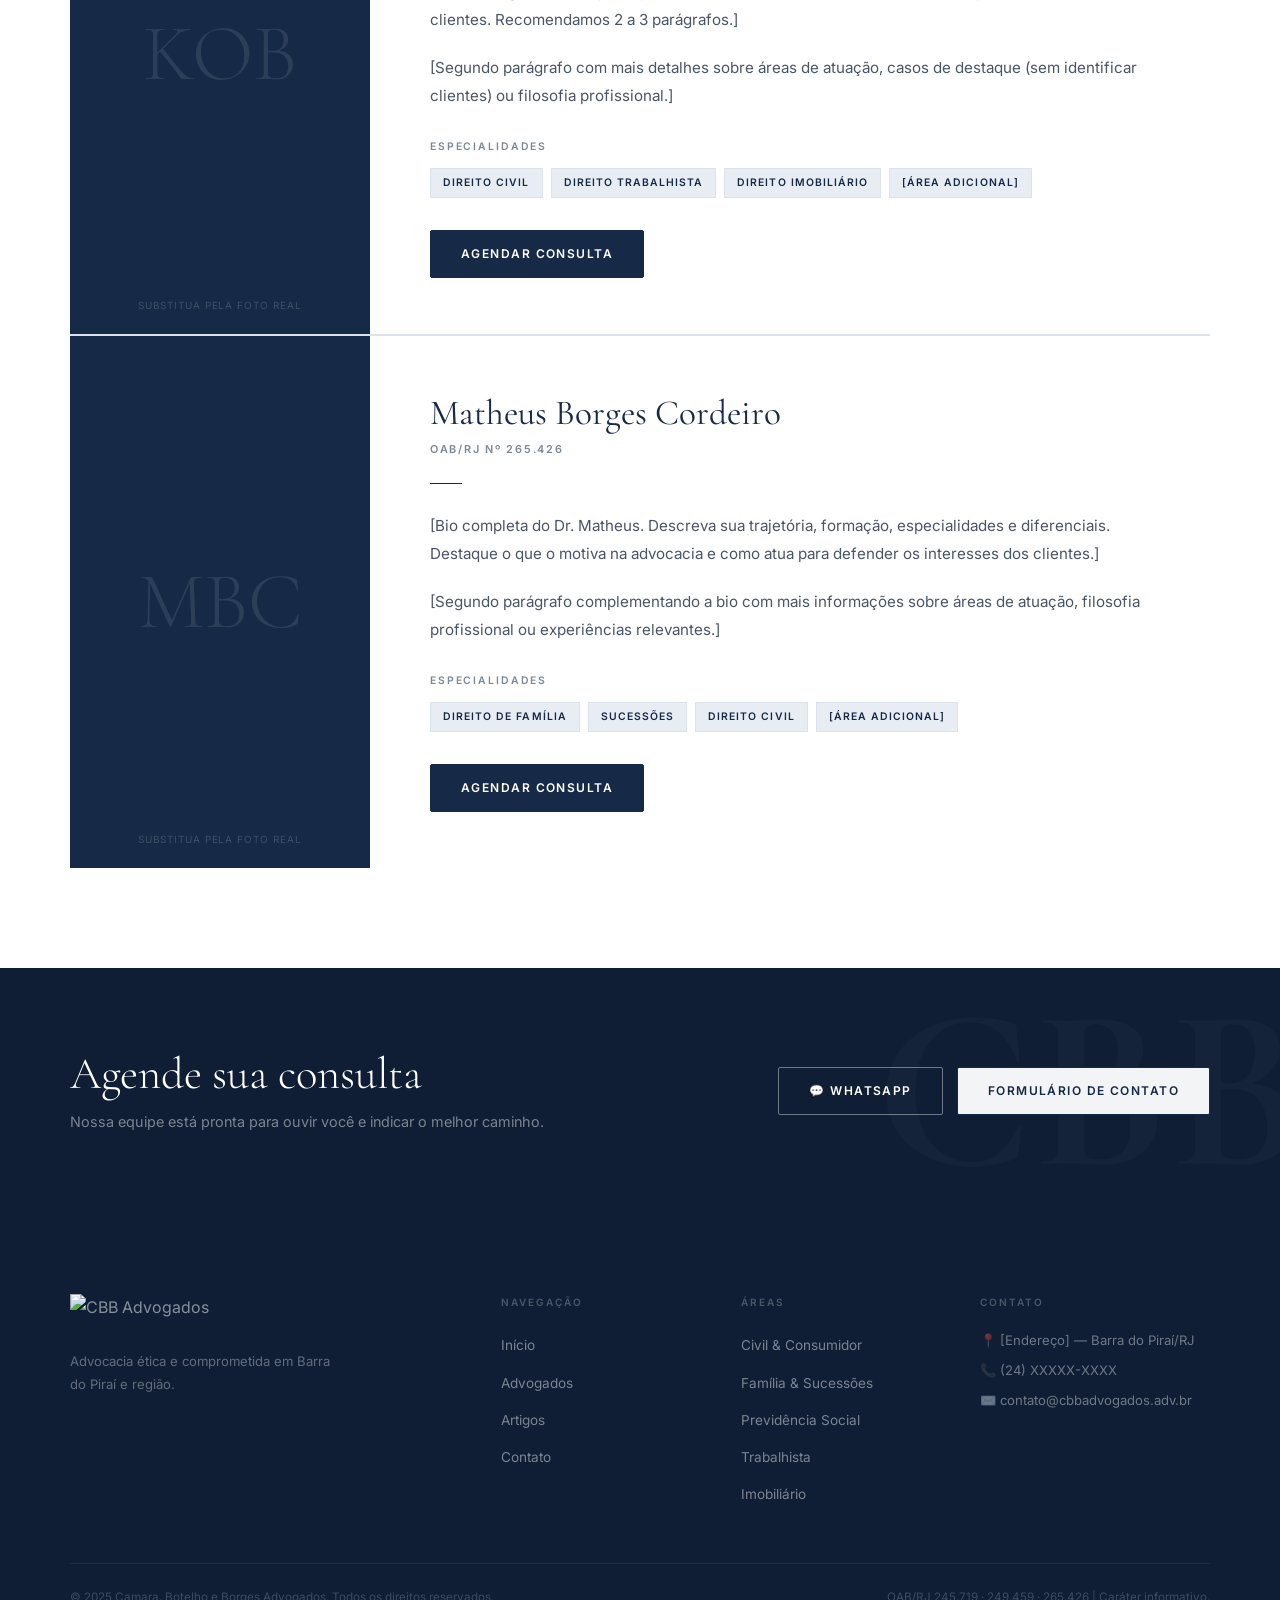
==== commit d7a1a915: "Update advogados.html" ====
--- a/advogados.html
+++ b/advogados.html
@@ -58,17 +58,20 @@
             <div class="lawyer-full__rule"></div>
 
             <p class="lawyer-full__bio">
-              Sócio fundador do CBB Advogados, Yohan Camara Rabelo atua há quatro anos na defesa
+              Sócio fundador do Camara, Botelho e Borges Advogados, Yohan Camara Rabelo atua na defesa
               de clientes em causas de impacto direto na vida das pessoas. Com formação em Direito
               e especialização em Direito Penal e Processual Penal, completando sua segunda
               especialização em Direito de Família e Sucessões, desenvolve uma prática jurídica
               fundamentada tanto na técnica quanto no cuidado com o cliente.
-            </p>
-            <p class="lawyer-full__bio">
-              Sua atuação abrange Direito do Consumidor, com ênfase em empréstimos consignados
-              fraudulentos e cobranças indevidas, Direito de Família, Previdência Social e demandas
-              cíveis e imobiliárias. Comprometido com o acesso à justiça, desenvolve trabalho
-              junto à Comissão de Direitos Humanos da OAB/RJ.
+              text-align: justify;
+            </p>
+            <p class="lawyer-full__bio">
+              Sua atuação especializado em Direito de Família com atuação em pensão alimentícia, divórcio, 
+              guarda e regulamentação de visistas, além de forte atuação em casos complexos de inventário, 
+              planejamento sucessório e pacto antenupcial. Sua atuação abrange também Direito do Consumidor, 
+              com ênfase em empréstimos consignados fraudulentos e cobranças indevidas. 
+              Comprometido com o acesso à justiça, desenvolve trabalho junto à Comissão de Direitos Humanos da OAB/RJ.
+              text-align: justify;
             </p>
 
             <div class="lawyer-full__spec-label">Especialidades</div>
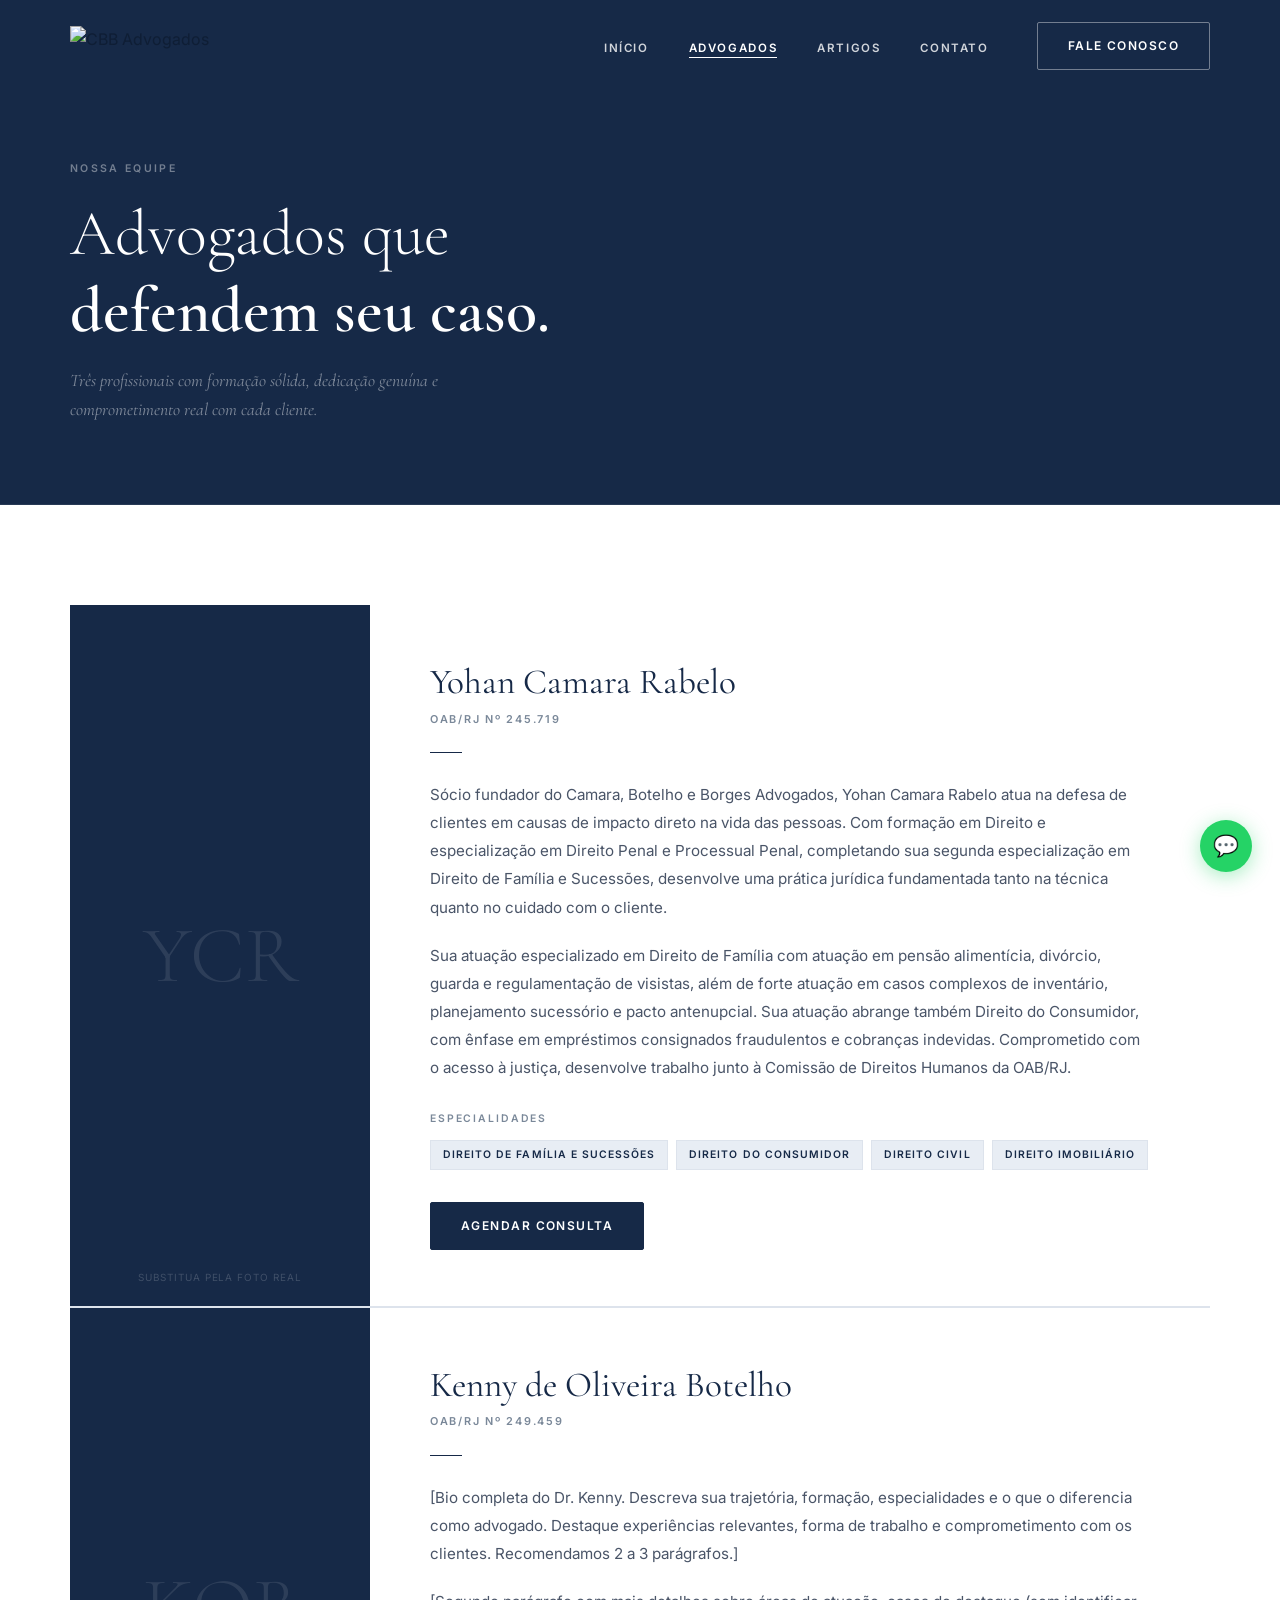
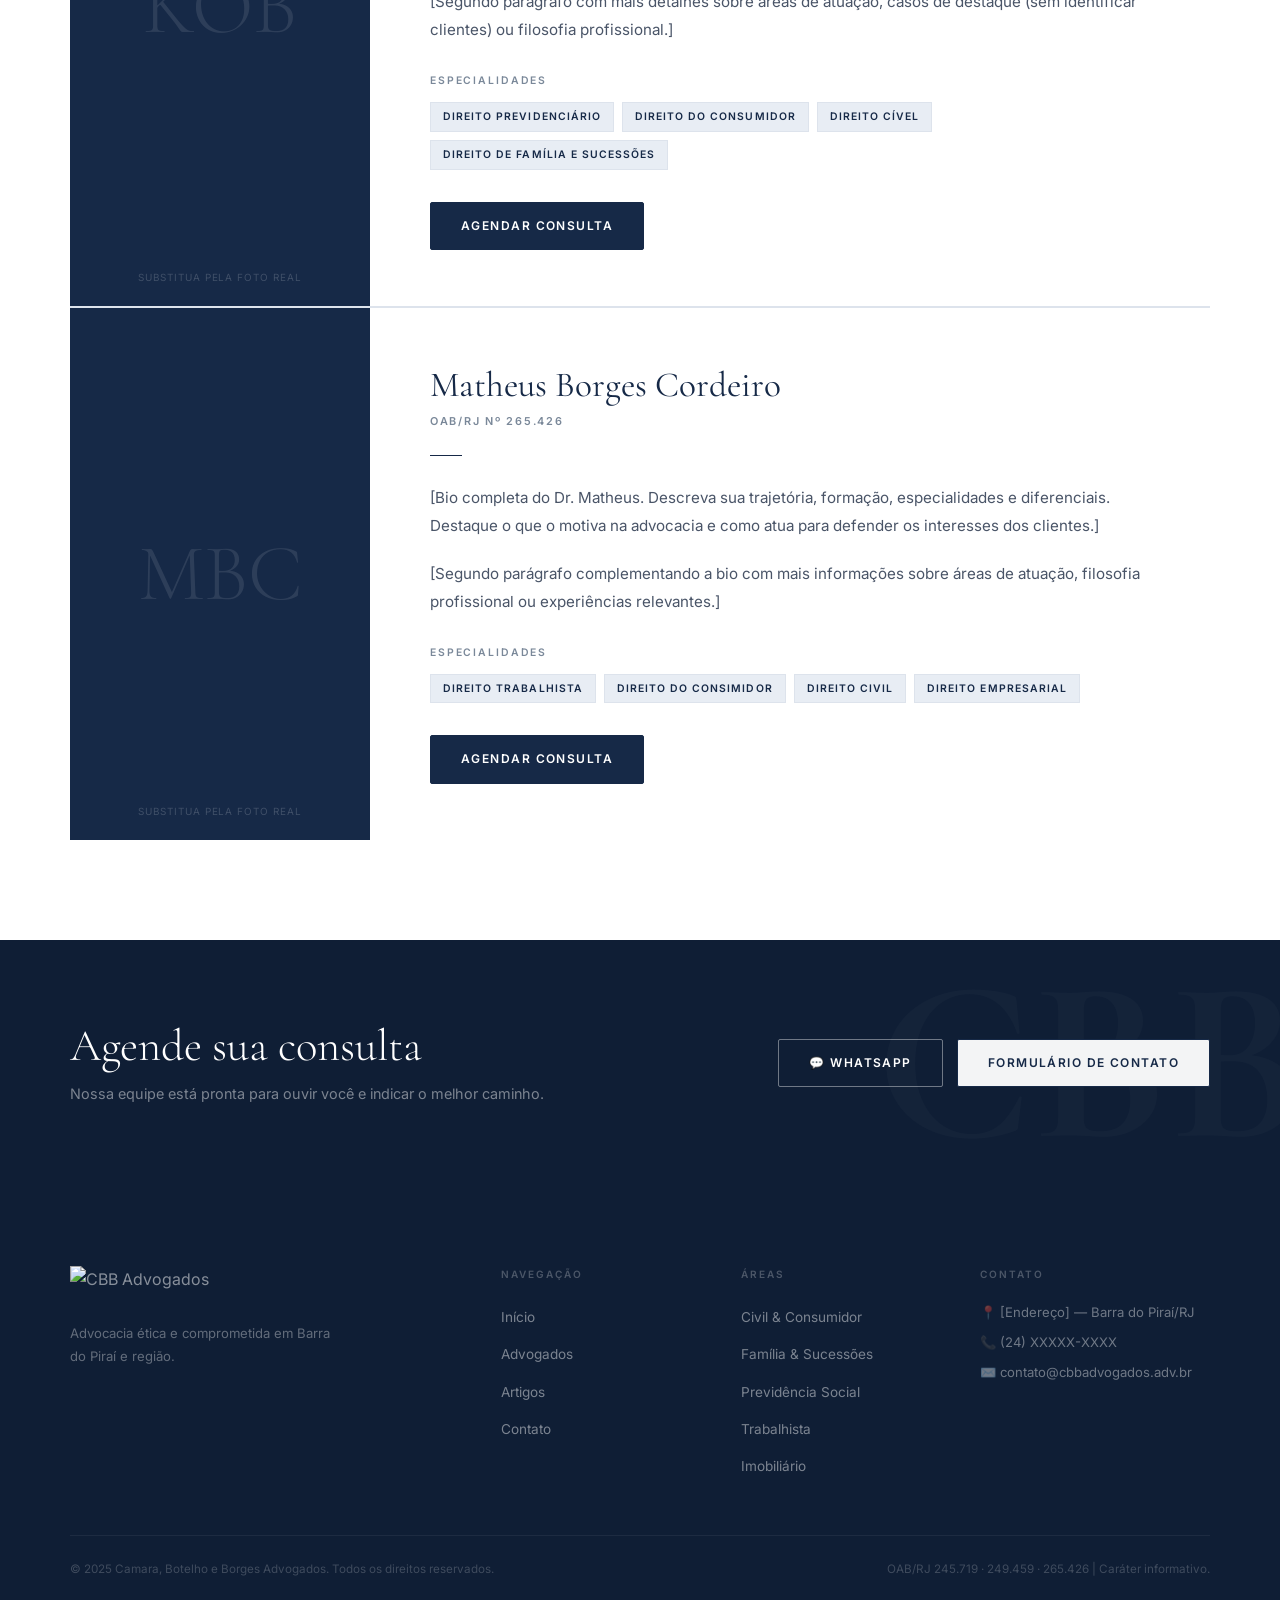
==== commit 701df80a: "Update advogados.html" ====
--- a/advogados.html
+++ b/advogados.html
@@ -62,26 +62,22 @@
               de clientes em causas de impacto direto na vida das pessoas. Com formação em Direito
               e especialização em Direito Penal e Processual Penal, completando sua segunda
               especialização em Direito de Família e Sucessões, desenvolve uma prática jurídica
-              fundamentada tanto na técnica quanto no cuidado com o cliente.
-              text-align: justify;
+              fundamentada tanto na técnica quanto no cuidado com o cliente.              
             </p>
             <p class="lawyer-full__bio">
               Sua atuação especializado em Direito de Família com atuação em pensão alimentícia, divórcio, 
               guarda e regulamentação de visistas, além de forte atuação em casos complexos de inventário, 
               planejamento sucessório e pacto antenupcial. Sua atuação abrange também Direito do Consumidor, 
               com ênfase em empréstimos consignados fraudulentos e cobranças indevidas. 
-              Comprometido com o acesso à justiça, desenvolve trabalho junto à Comissão de Direitos Humanos da OAB/RJ.
-              text-align: justify;
+              Comprometido com o acesso à justiça, desenvolve trabalho junto à Comissão de Direitos Humanos da OAB/RJ.             
             </p>
 
             <div class="lawyer-full__spec-label">Especialidades</div>
             <div class="lawyer-full__tags">
-              <span class="lawyer-full__tag">Direito do Consumidor</span>
-              <span class="lawyer-full__tag">Direito de Família</span>
-              <span class="lawyer-full__tag">Previdência Social</span>
+              <span class="lawyer-full__tag">Direito de Família e Sucessões</span>
+              <span class="lawyer-full__tag">Direito do Consumidor</span>             
               <span class="lawyer-full__tag">Direito Civil</span>
-              <span class="lawyer-full__tag">Imobiliário</span>
-              <span class="lawyer-full__tag">Direitos Humanos</span>
+              <span class="lawyer-full__tag">Direito Imobiliário</span>              
             </div>
 
             <a href="contato.html" class="btn btn--navy">Agendar Consulta</a>
@@ -115,10 +111,10 @@
 
             <div class="lawyer-full__spec-label">Especialidades</div>
             <div class="lawyer-full__tags">
-              <span class="lawyer-full__tag">Direito Civil</span>
-              <span class="lawyer-full__tag">Direito Trabalhista</span>
-              <span class="lawyer-full__tag">Direito Imobiliário</span>
-              <span class="lawyer-full__tag">[Área adicional]</span>
+              <span class="lawyer-full__tag">Direito Previdenciário</span>
+              <span class="lawyer-full__tag">Direito do Consumidor</span>
+              <span class="lawyer-full__tag">Direito Cível</span>
+              <span class="lawyer-full__tag">Direito de Família e Sucessões</span>
             </div>
 
             <a href="contato.html" class="btn btn--navy">Agendar Consulta</a>
@@ -152,10 +148,10 @@
 
             <div class="lawyer-full__spec-label">Especialidades</div>
             <div class="lawyer-full__tags">
-              <span class="lawyer-full__tag">Direito de Família</span>
-              <span class="lawyer-full__tag">Sucessões</span>
+              <span class="lawyer-full__tag">Direito Trabalhista</span>
+              <span class="lawyer-full__tag">Direito do Consimidor</span>
               <span class="lawyer-full__tag">Direito Civil</span>
-              <span class="lawyer-full__tag">[Área adicional]</span>
+              <span class="lawyer-full__tag">Direito Empresarial</span>
             </div>
 
             <a href="contato.html" class="btn btn--navy">Agendar Consulta</a>
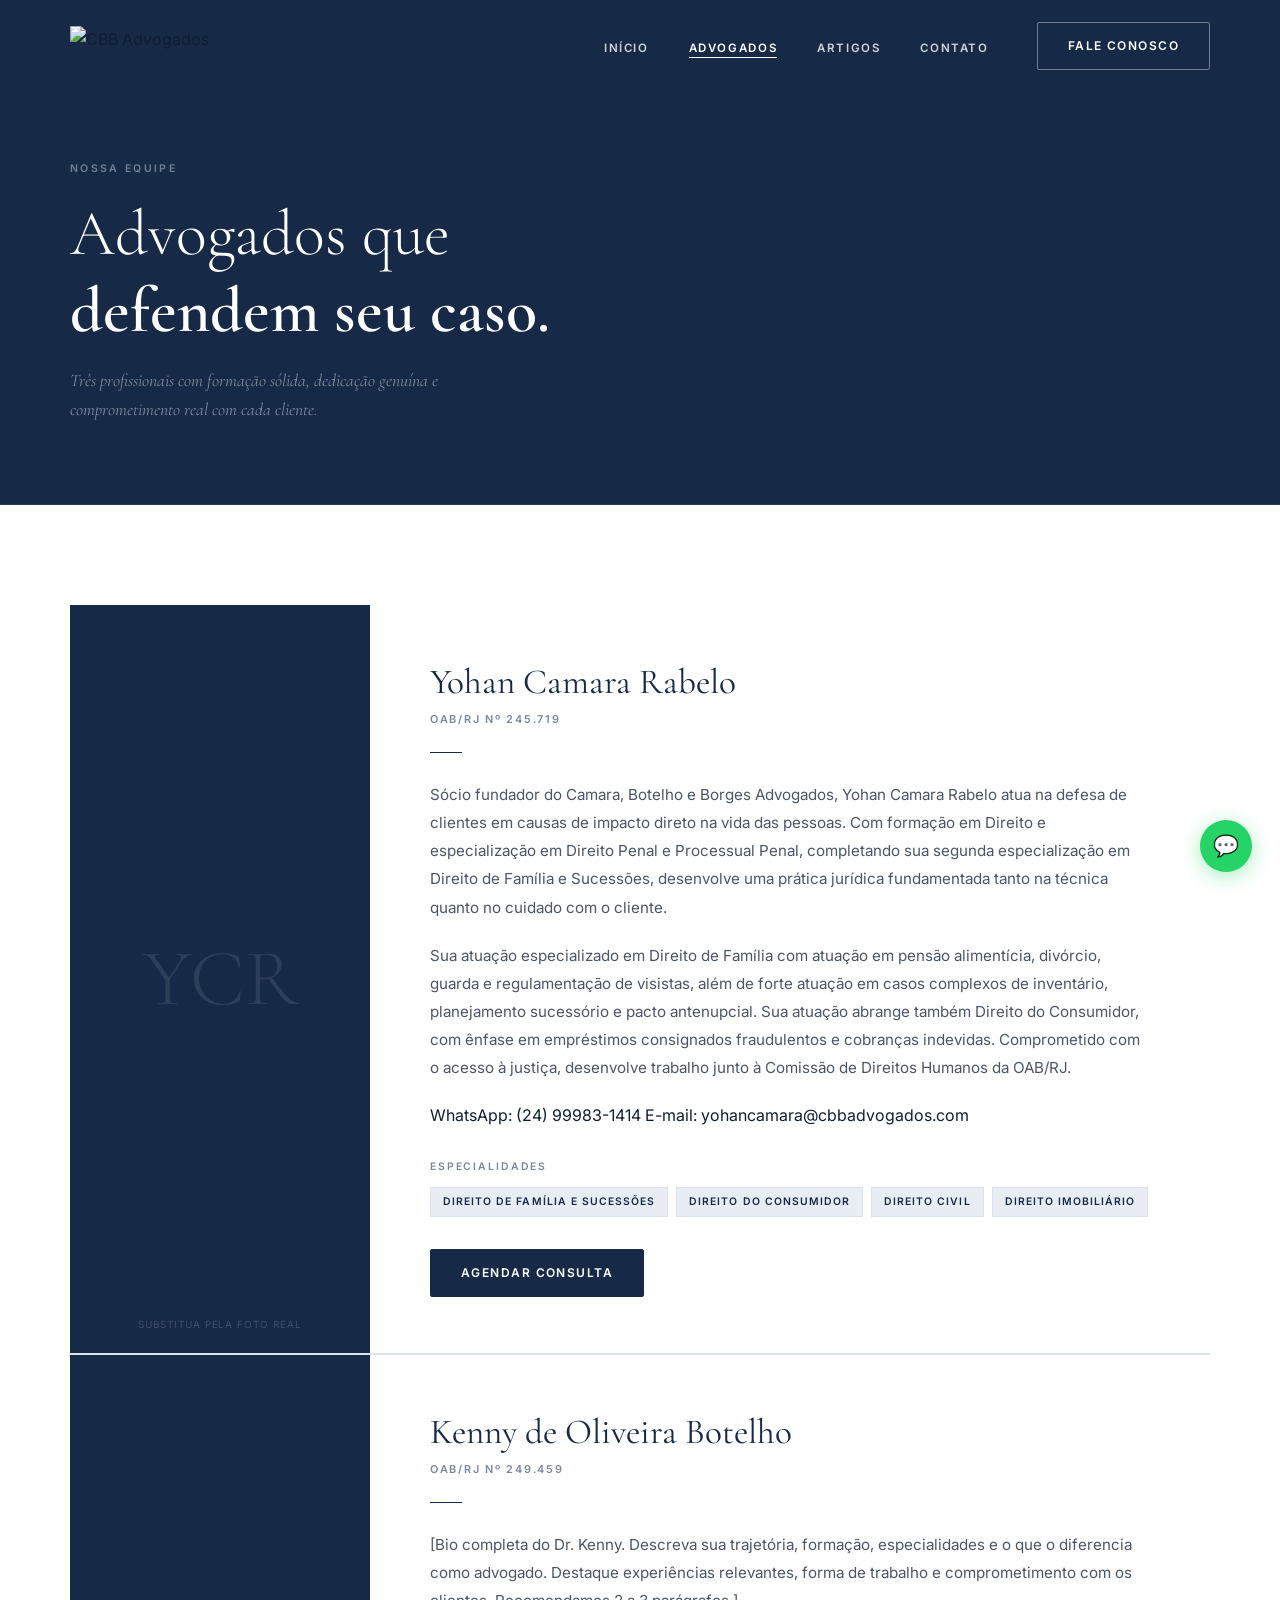
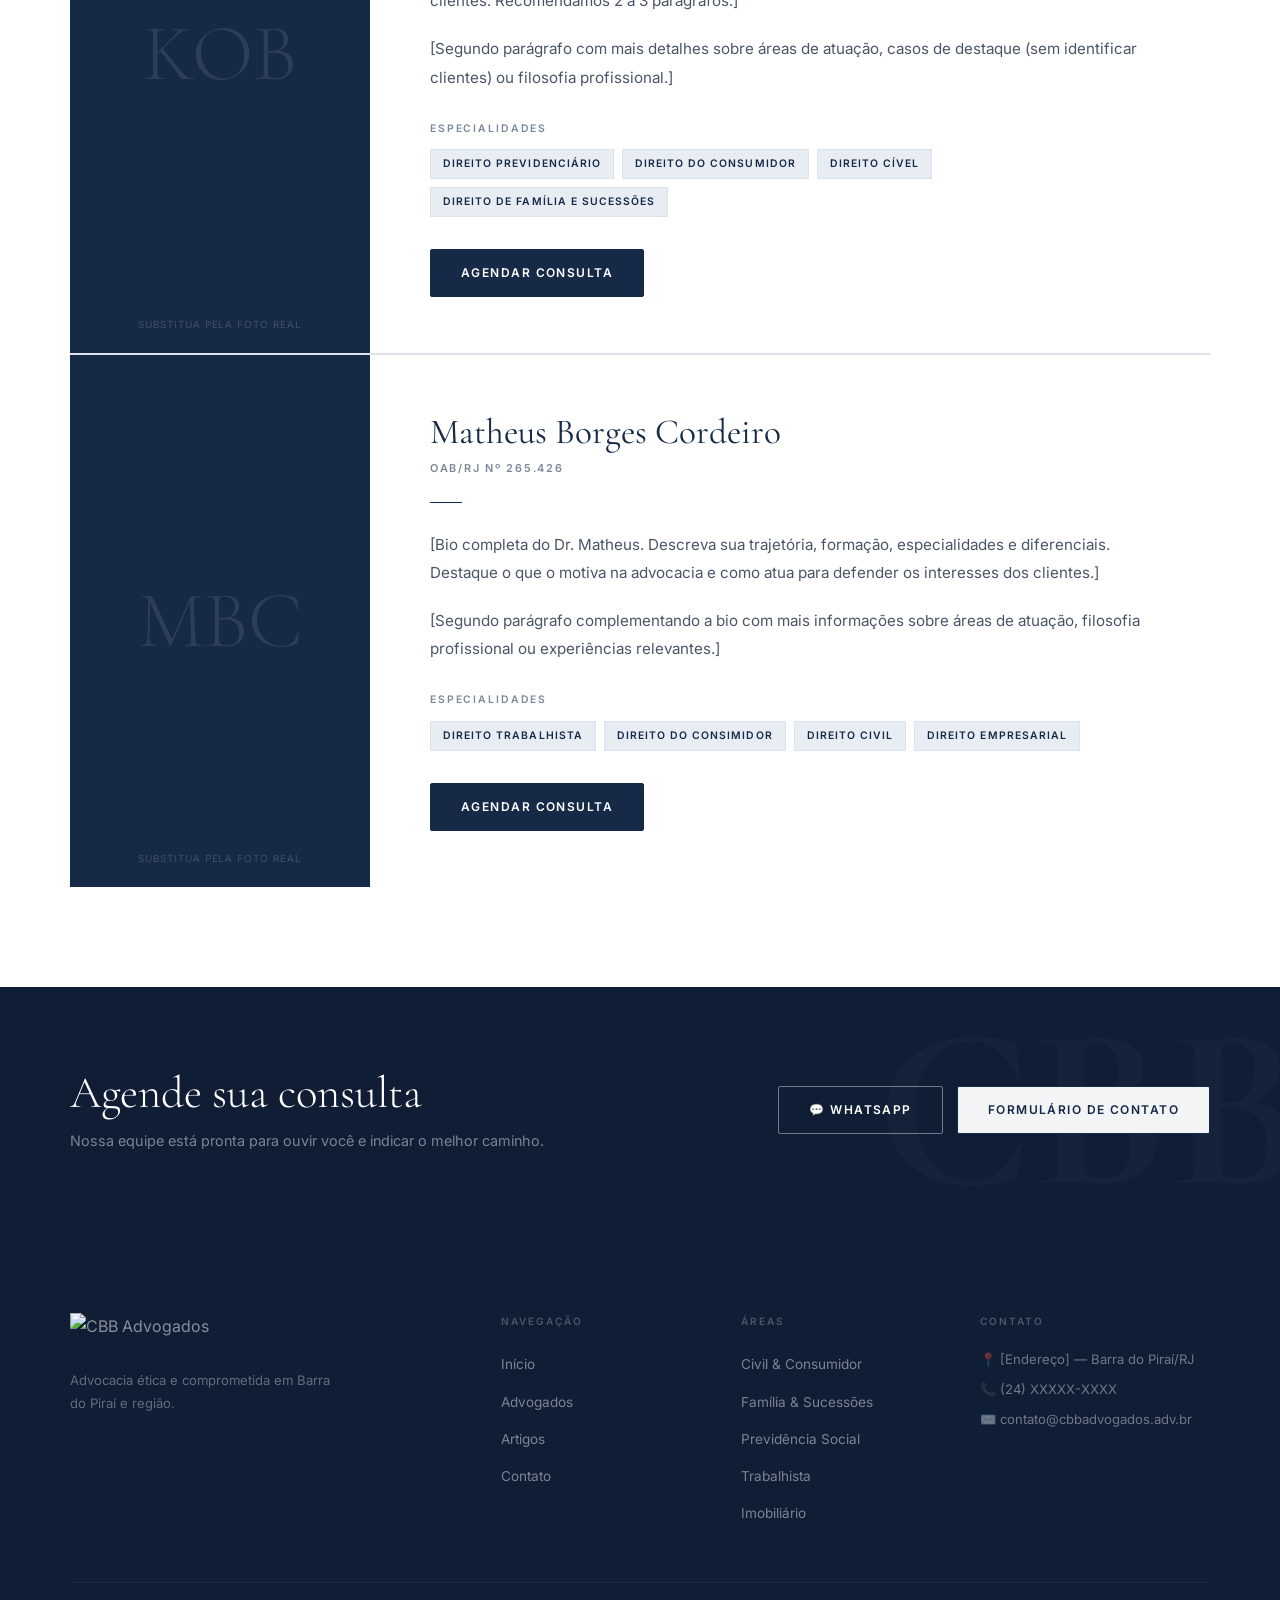
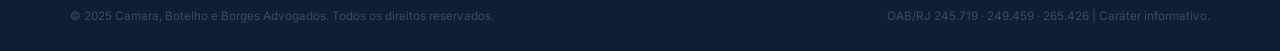
==== commit 0635cc0a: "Update advogados.html" ====
--- a/advogados.html
+++ b/advogados.html
@@ -72,6 +72,11 @@
               Comprometido com o acesso à justiça, desenvolve trabalho junto à Comissão de Direitos Humanos da OAB/RJ.             
             </p>
 
+              <p class="contato__bio">
+              WhatsApp: (24) 99983-1414
+              E-mail: yohancamara@cbbadvogados.com
+            </p>
+
             <div class="lawyer-full__spec-label">Especialidades</div>
             <div class="lawyer-full__tags">
               <span class="lawyer-full__tag">Direito de Família e Sucessões</span>
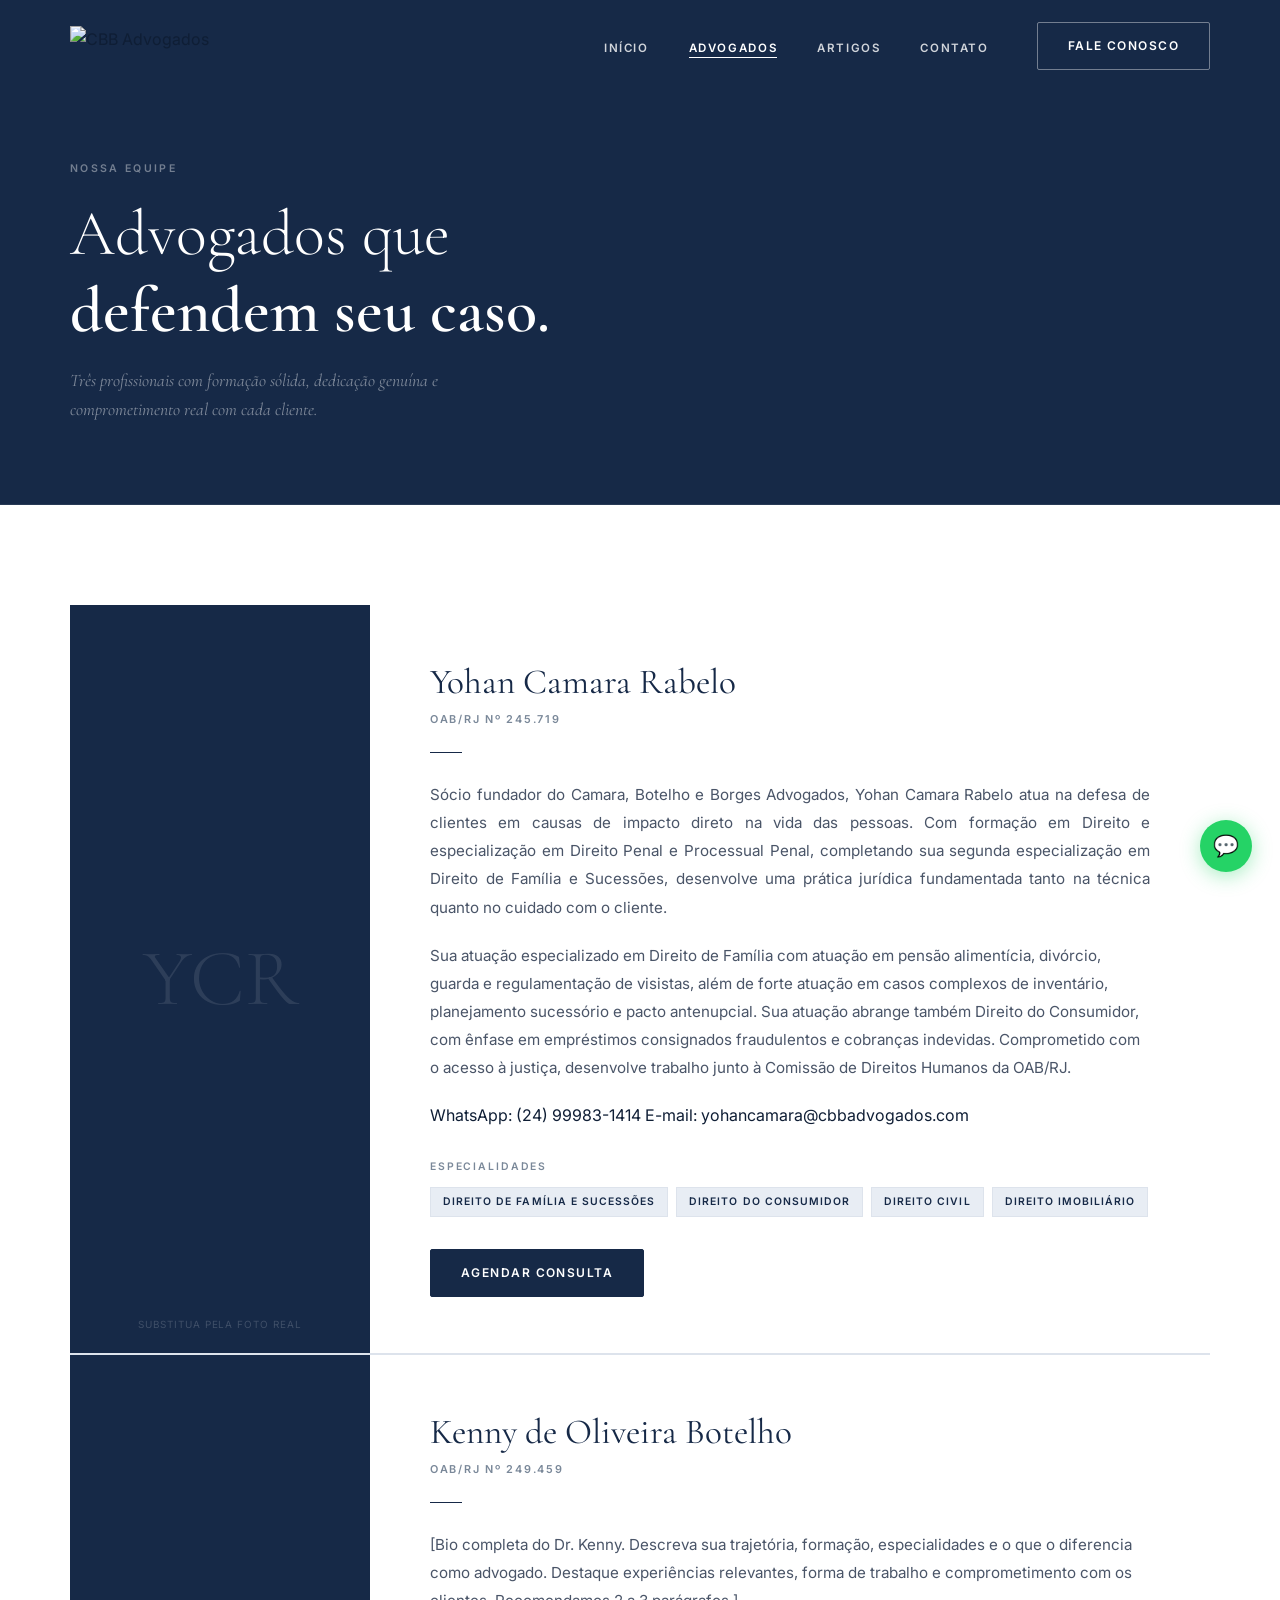
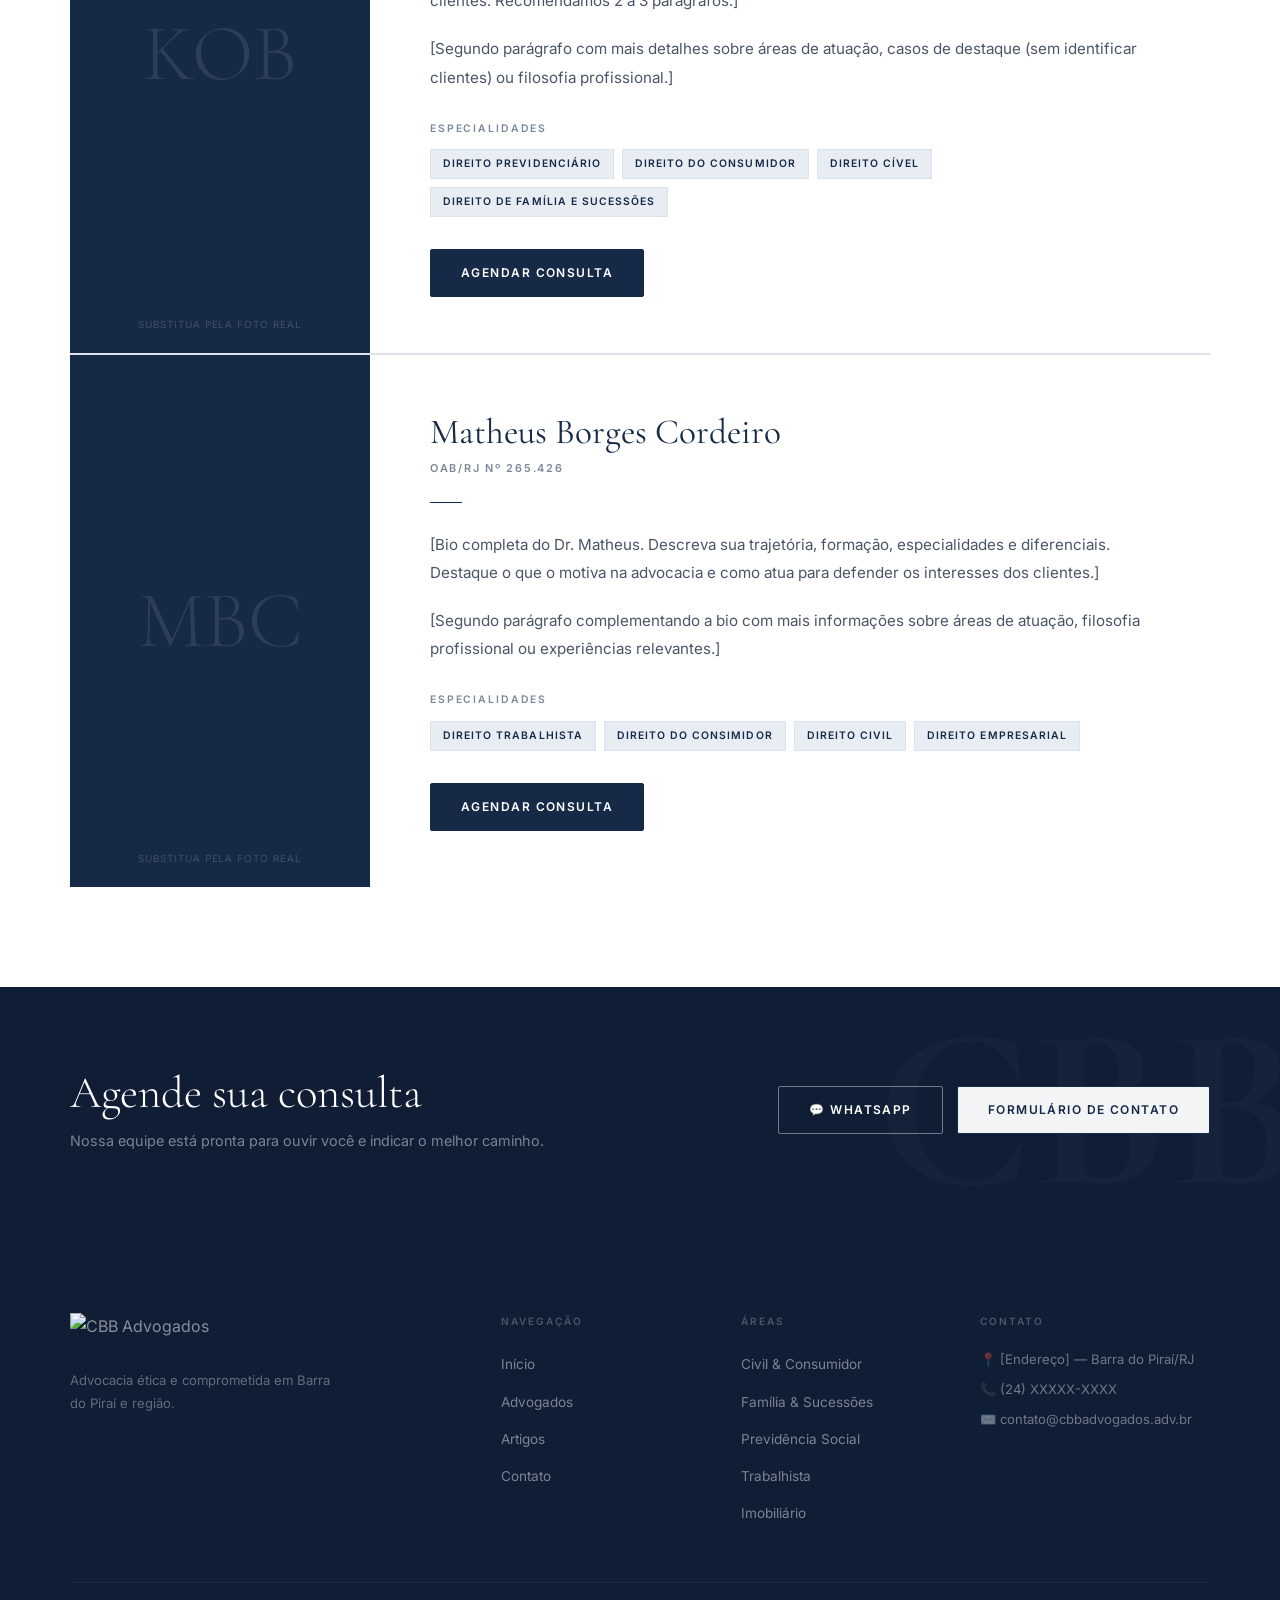
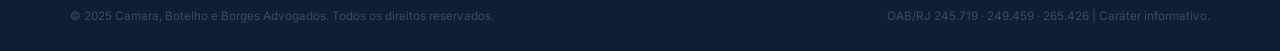
==== commit 5c847176: "Update advogados.html" ====
--- a/advogados.html
+++ b/advogados.html
@@ -57,7 +57,7 @@
             <span class="lawyer-full__oab">OAB/RJ nº 245.719</span>
             <div class="lawyer-full__rule"></div>
 
-            <p class="lawyer-full__bio">
+            <p class="lawyer-full__bio" style="text-align: justify;">
               Sócio fundador do Camara, Botelho e Borges Advogados, Yohan Camara Rabelo atua na defesa
               de clientes em causas de impacto direto na vida das pessoas. Com formação em Direito
               e especialização em Direito Penal e Processual Penal, completando sua segunda
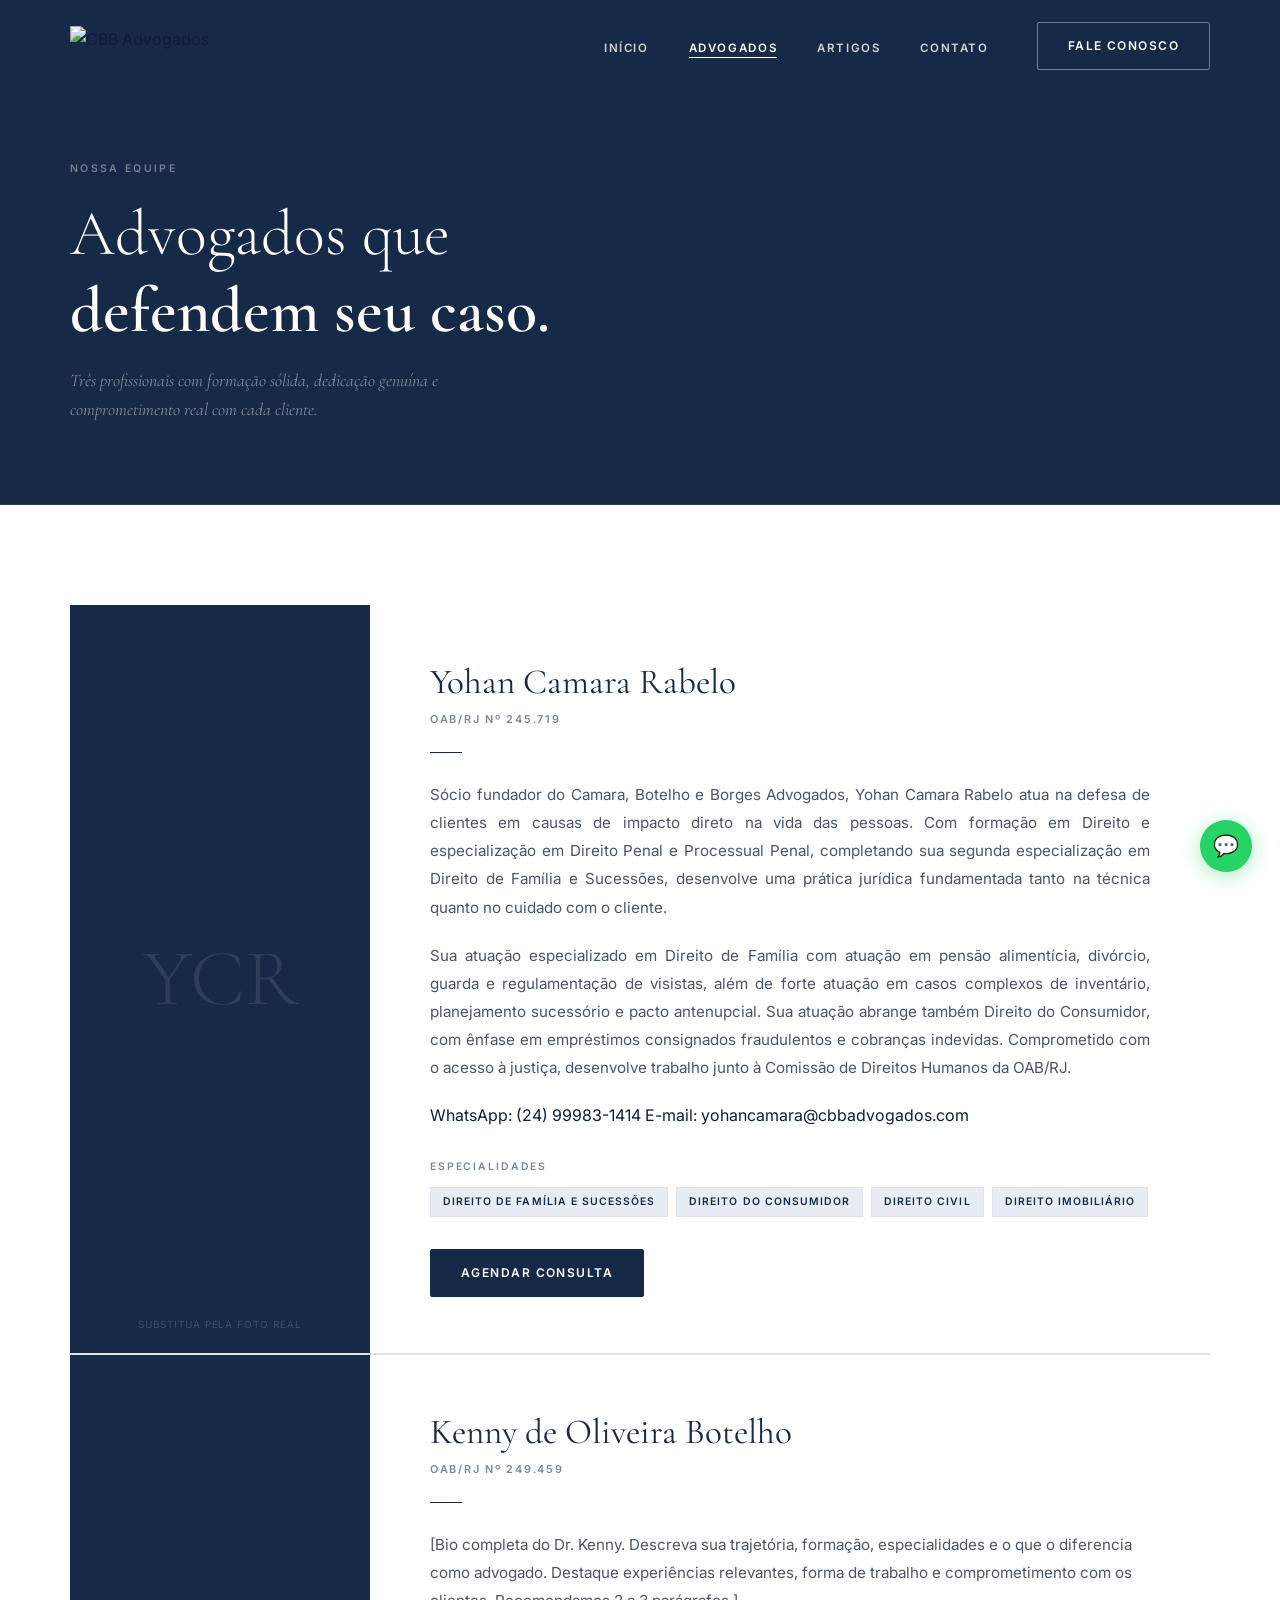
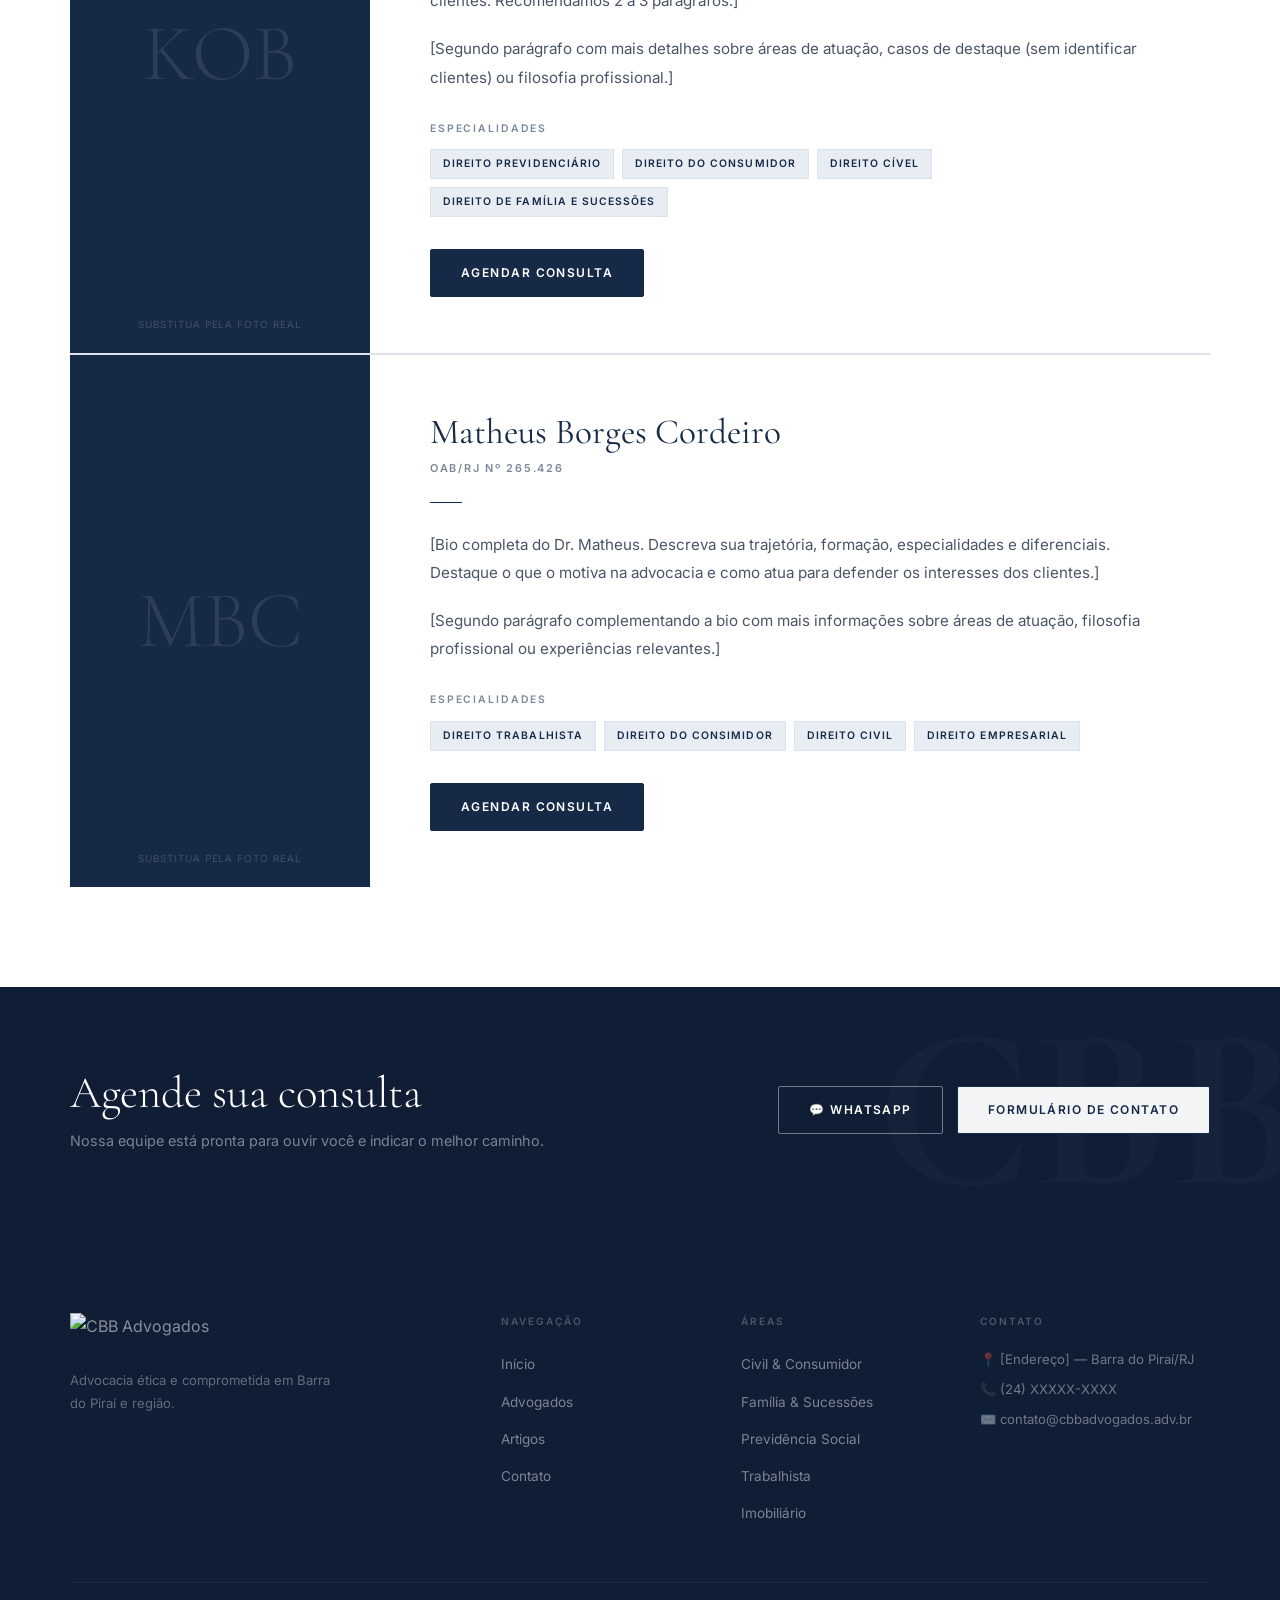
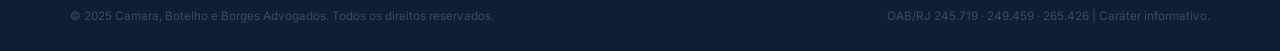
==== commit f458d3e1: "Update advogados.html" ====
--- a/advogados.html
+++ b/advogados.html
@@ -64,7 +64,7 @@
               especialização em Direito de Família e Sucessões, desenvolve uma prática jurídica
               fundamentada tanto na técnica quanto no cuidado com o cliente.              
             </p>
-            <p class="lawyer-full__bio">
+            <p class="lawyer-full__bio" style="text-align: justify;">
               Sua atuação especializado em Direito de Família com atuação em pensão alimentícia, divórcio, 
               guarda e regulamentação de visistas, além de forte atuação em casos complexos de inventário, 
               planejamento sucessório e pacto antenupcial. Sua atuação abrange também Direito do Consumidor, 
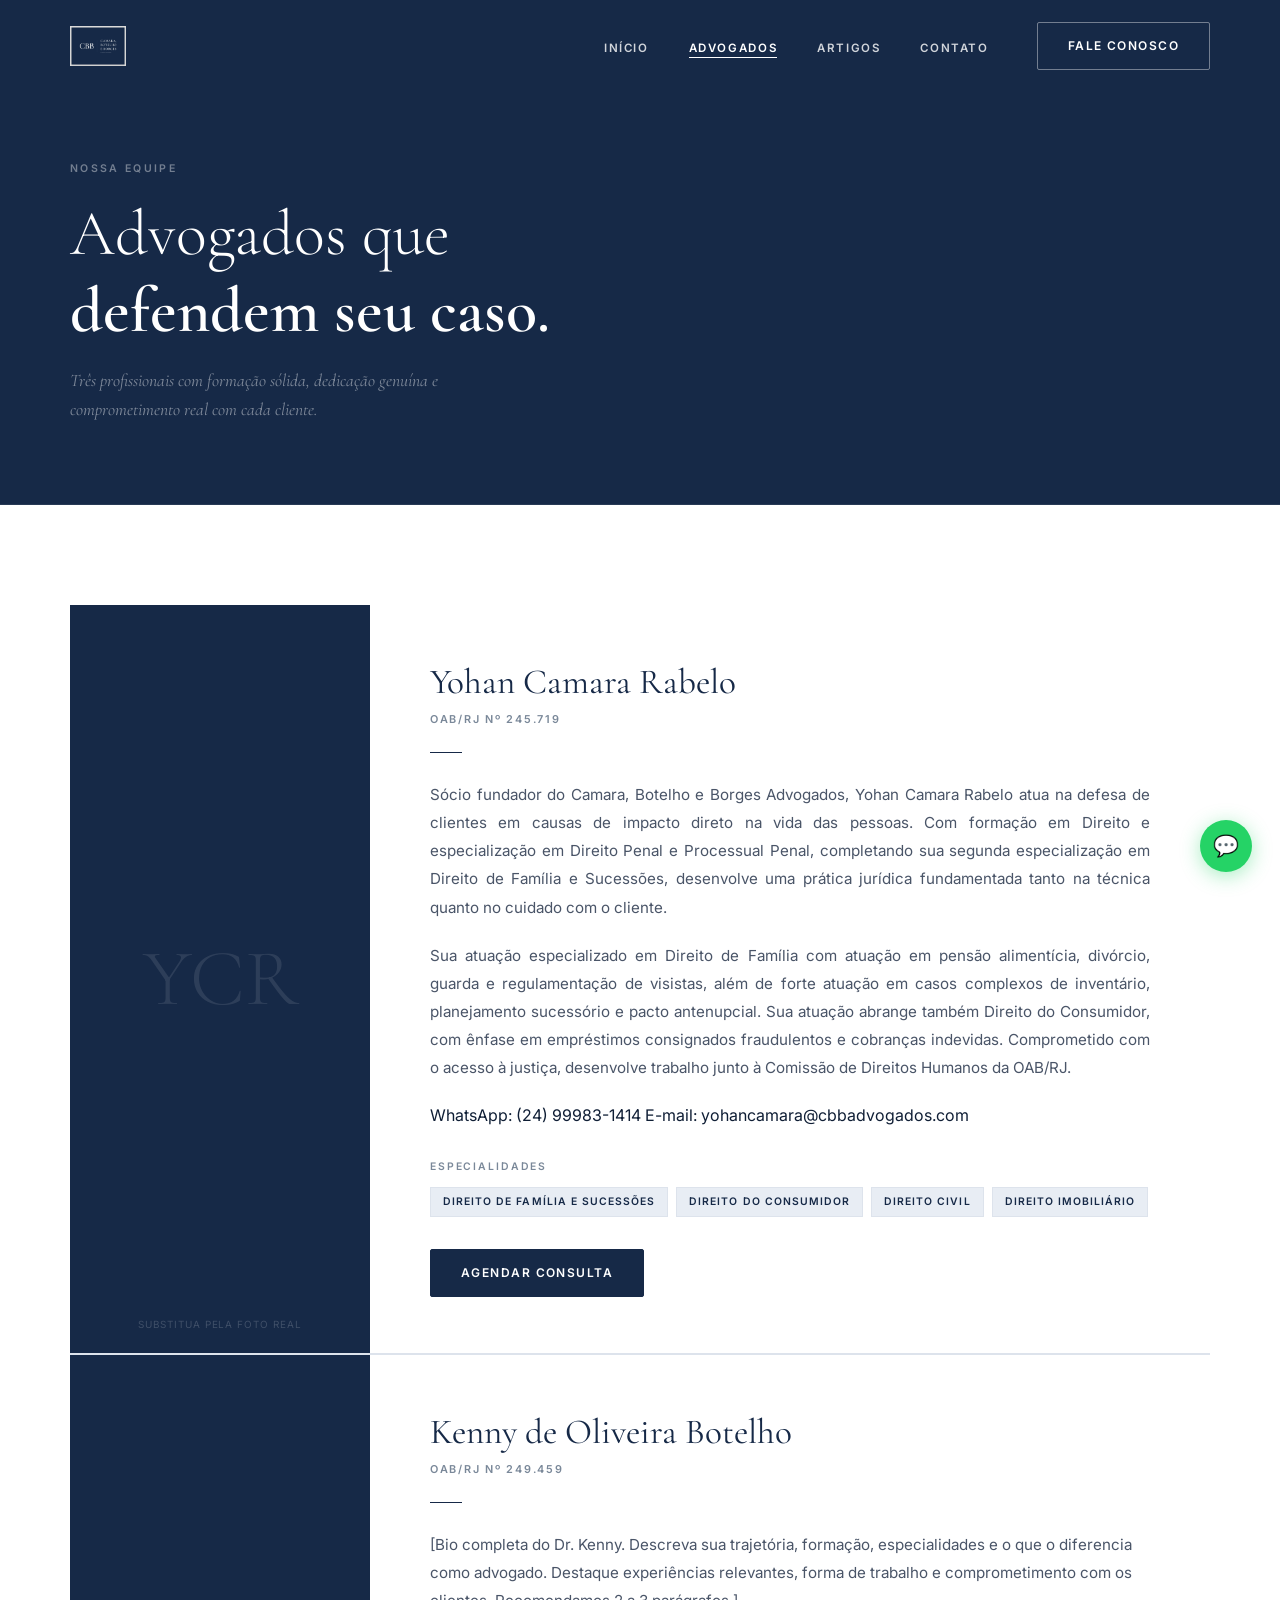
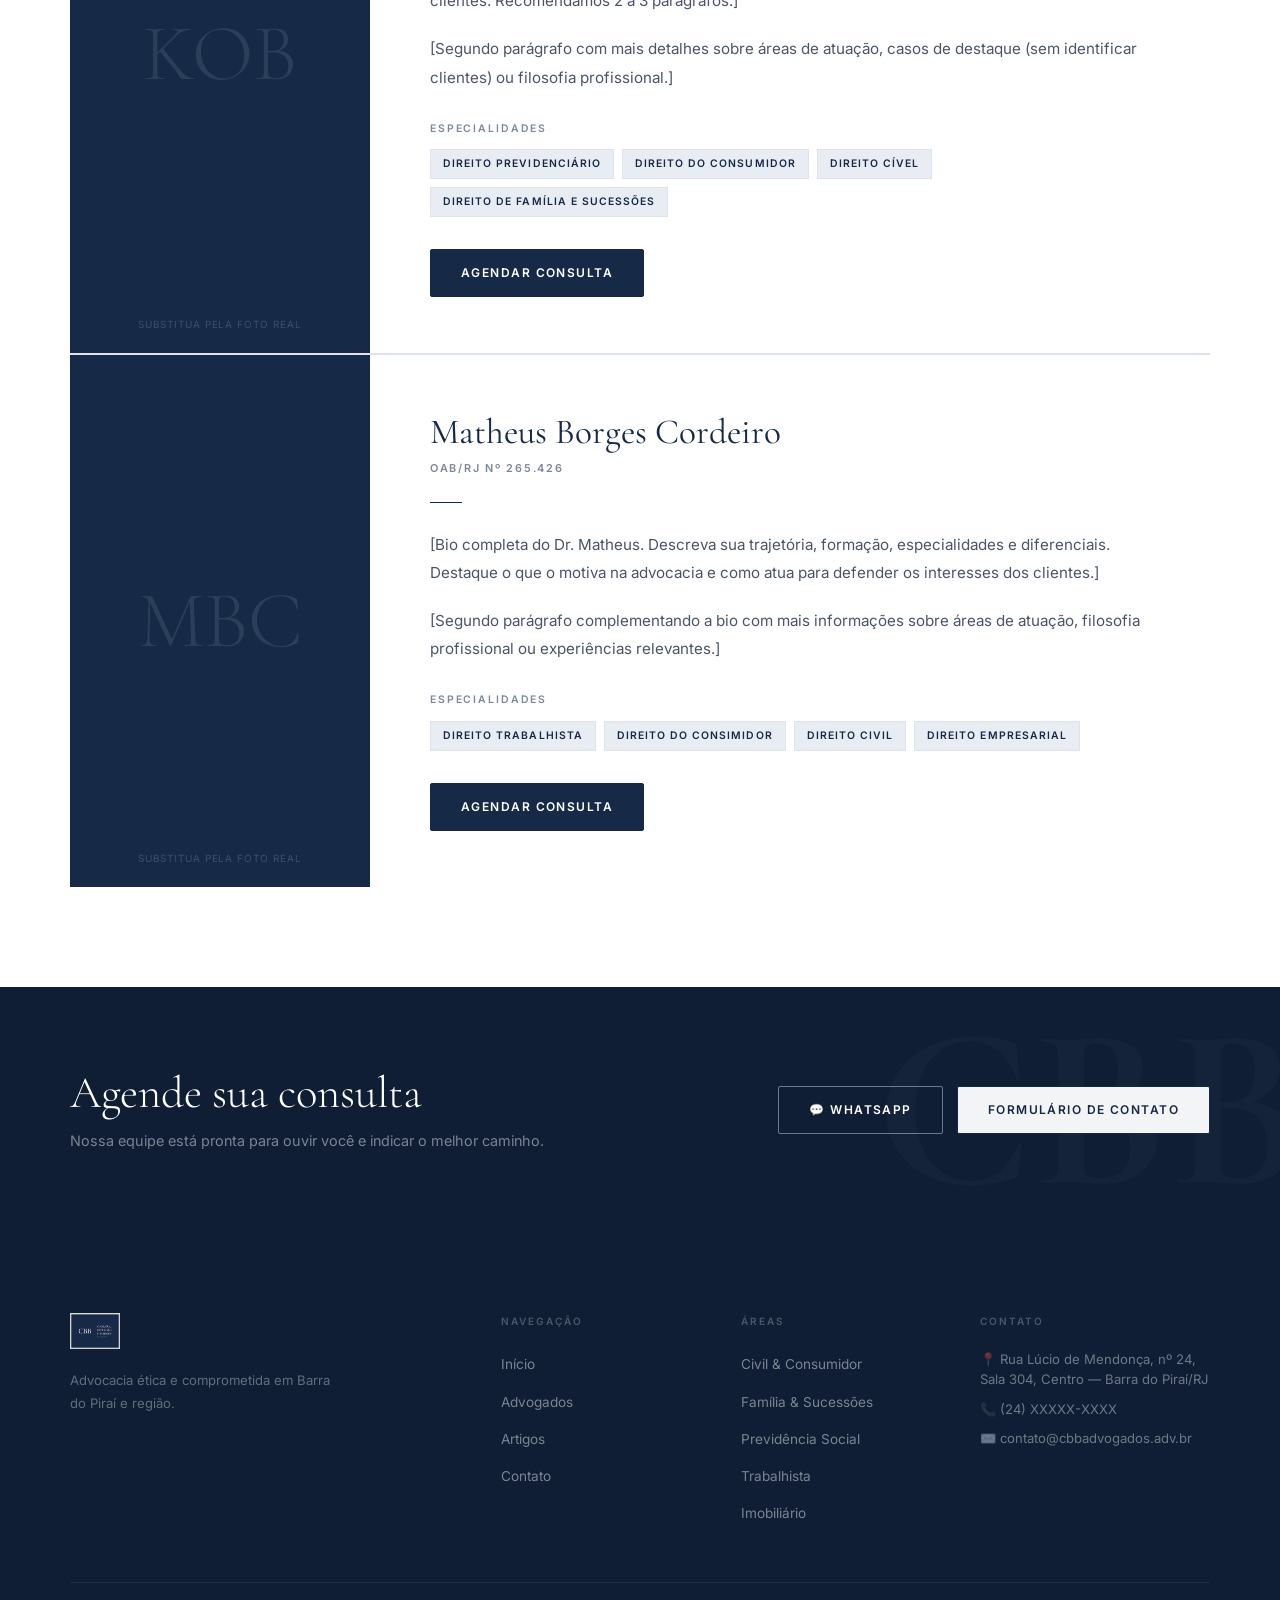
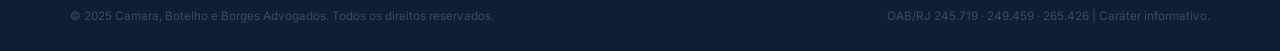
==== commit 313ab361: "Update advogados.html" ====
--- a/advogados.html
+++ b/advogados.html
@@ -211,7 +211,7 @@
         </div>
         <div>
           <div class="footer__col-title">Contato</div>
-          <div class="footer__contact-item">📍 [Endereço] — Barra do Piraí/RJ</div>
+          <div class="footer__contact-item">📍 Rua Lúcio de Mendonça, nº 24, Sala 304, Centro — Barra do Piraí/RJ</div>
           <div class="footer__contact-item">📞 (24) XXXXX-XXXX</div>
           <div class="footer__contact-item">✉️ contato@cbbadvogados.adv.br</div>
         </div>
